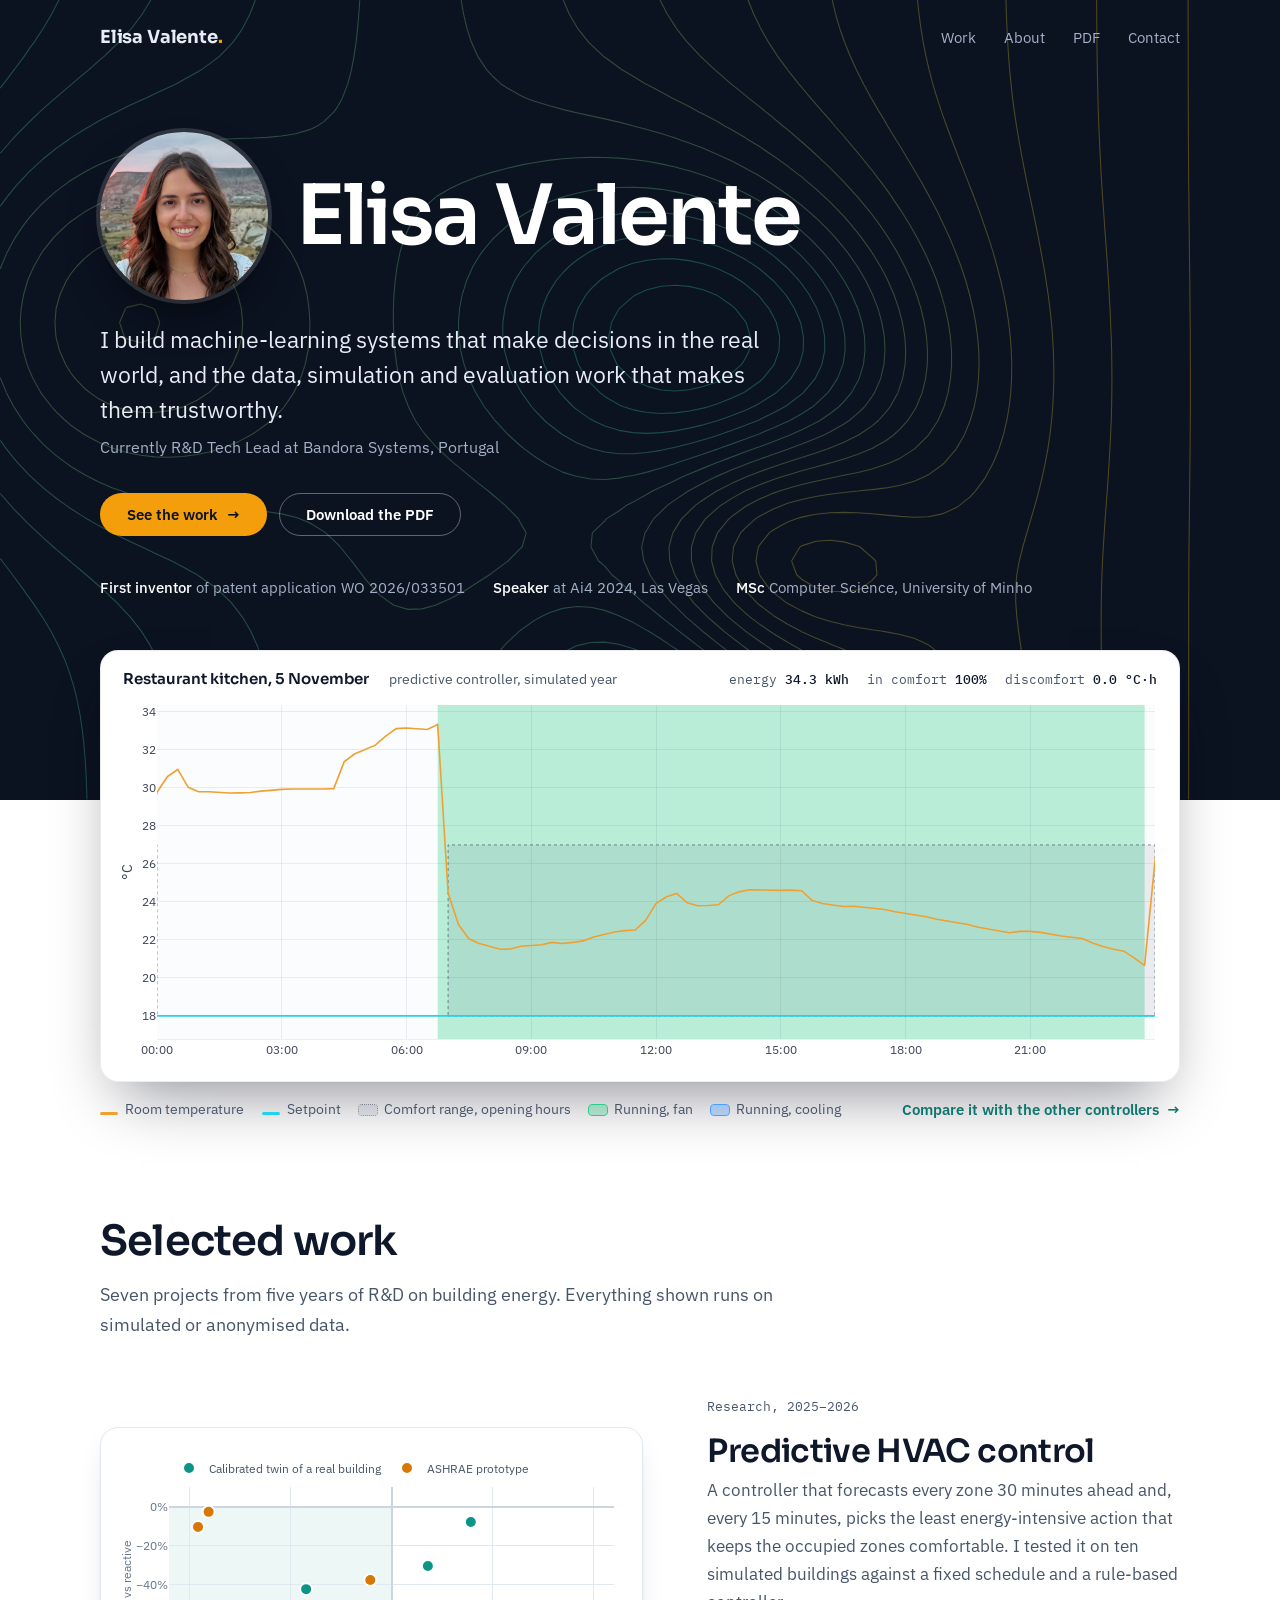
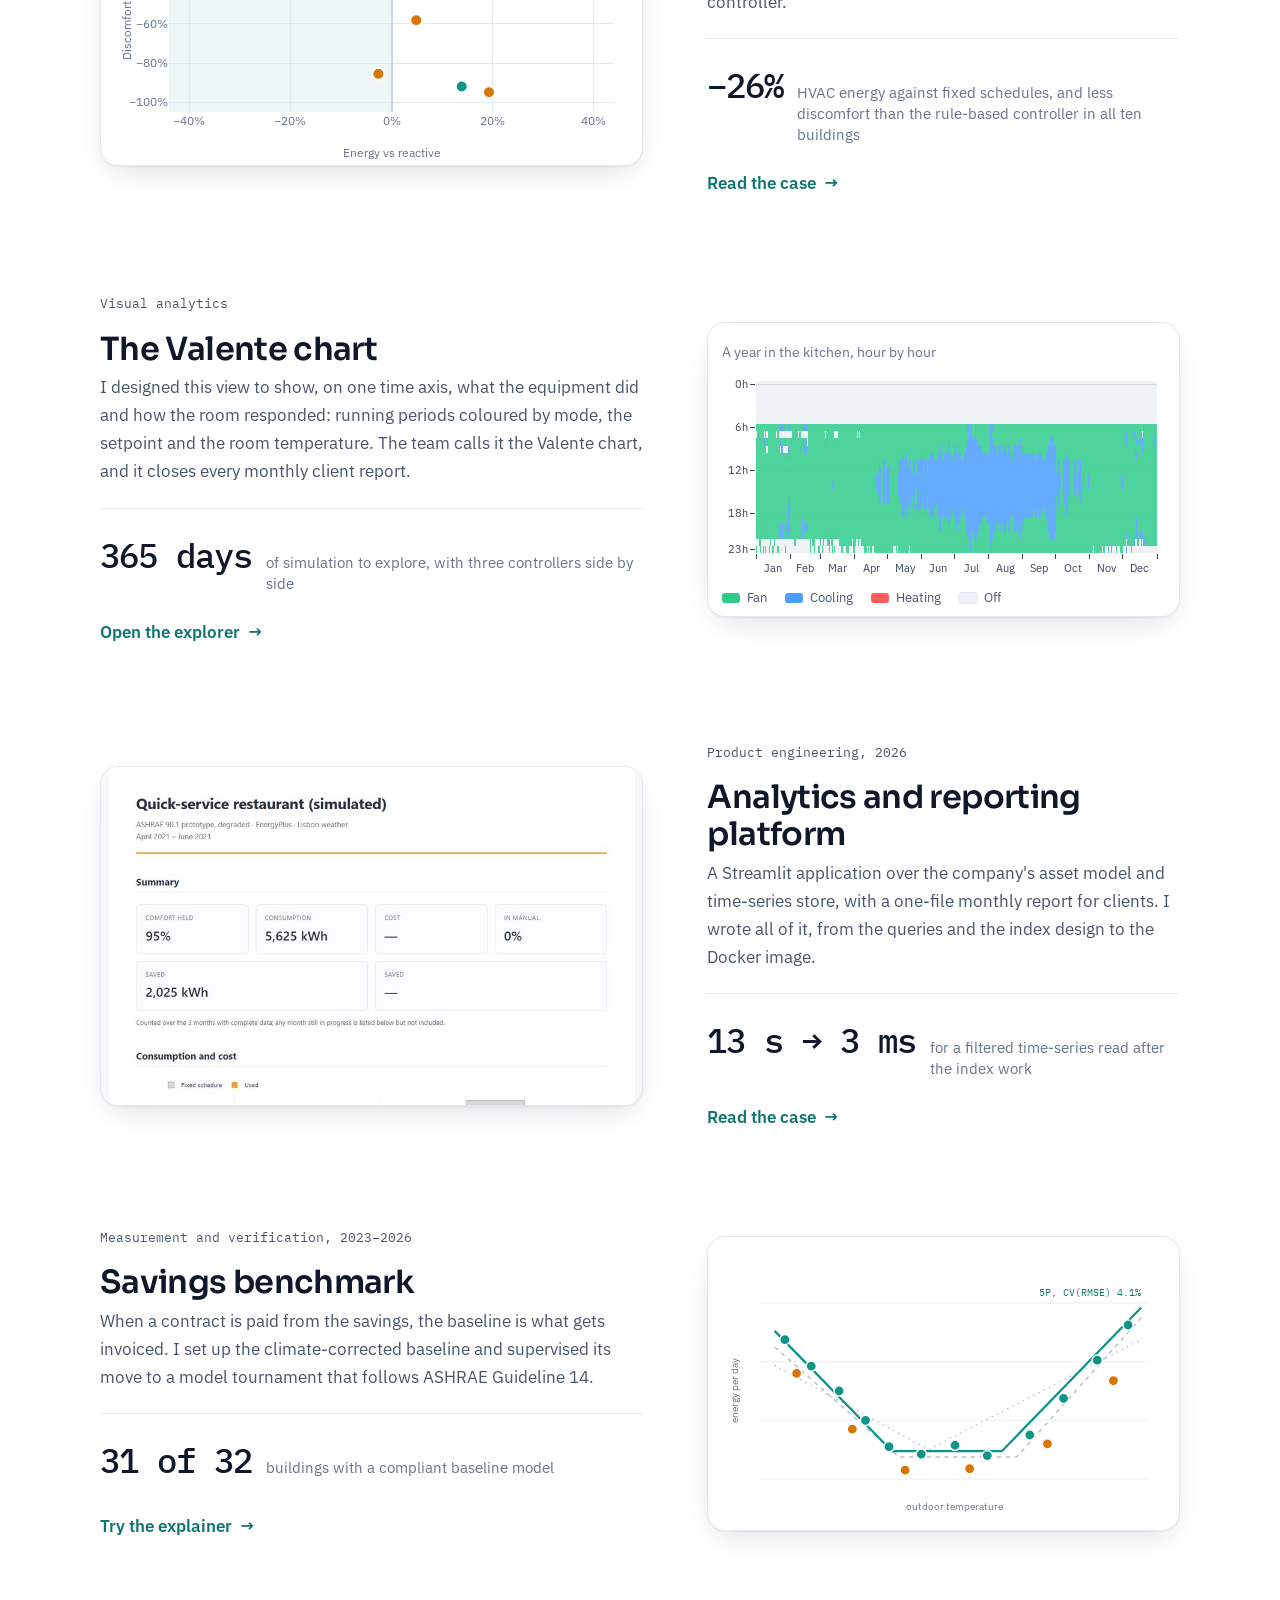
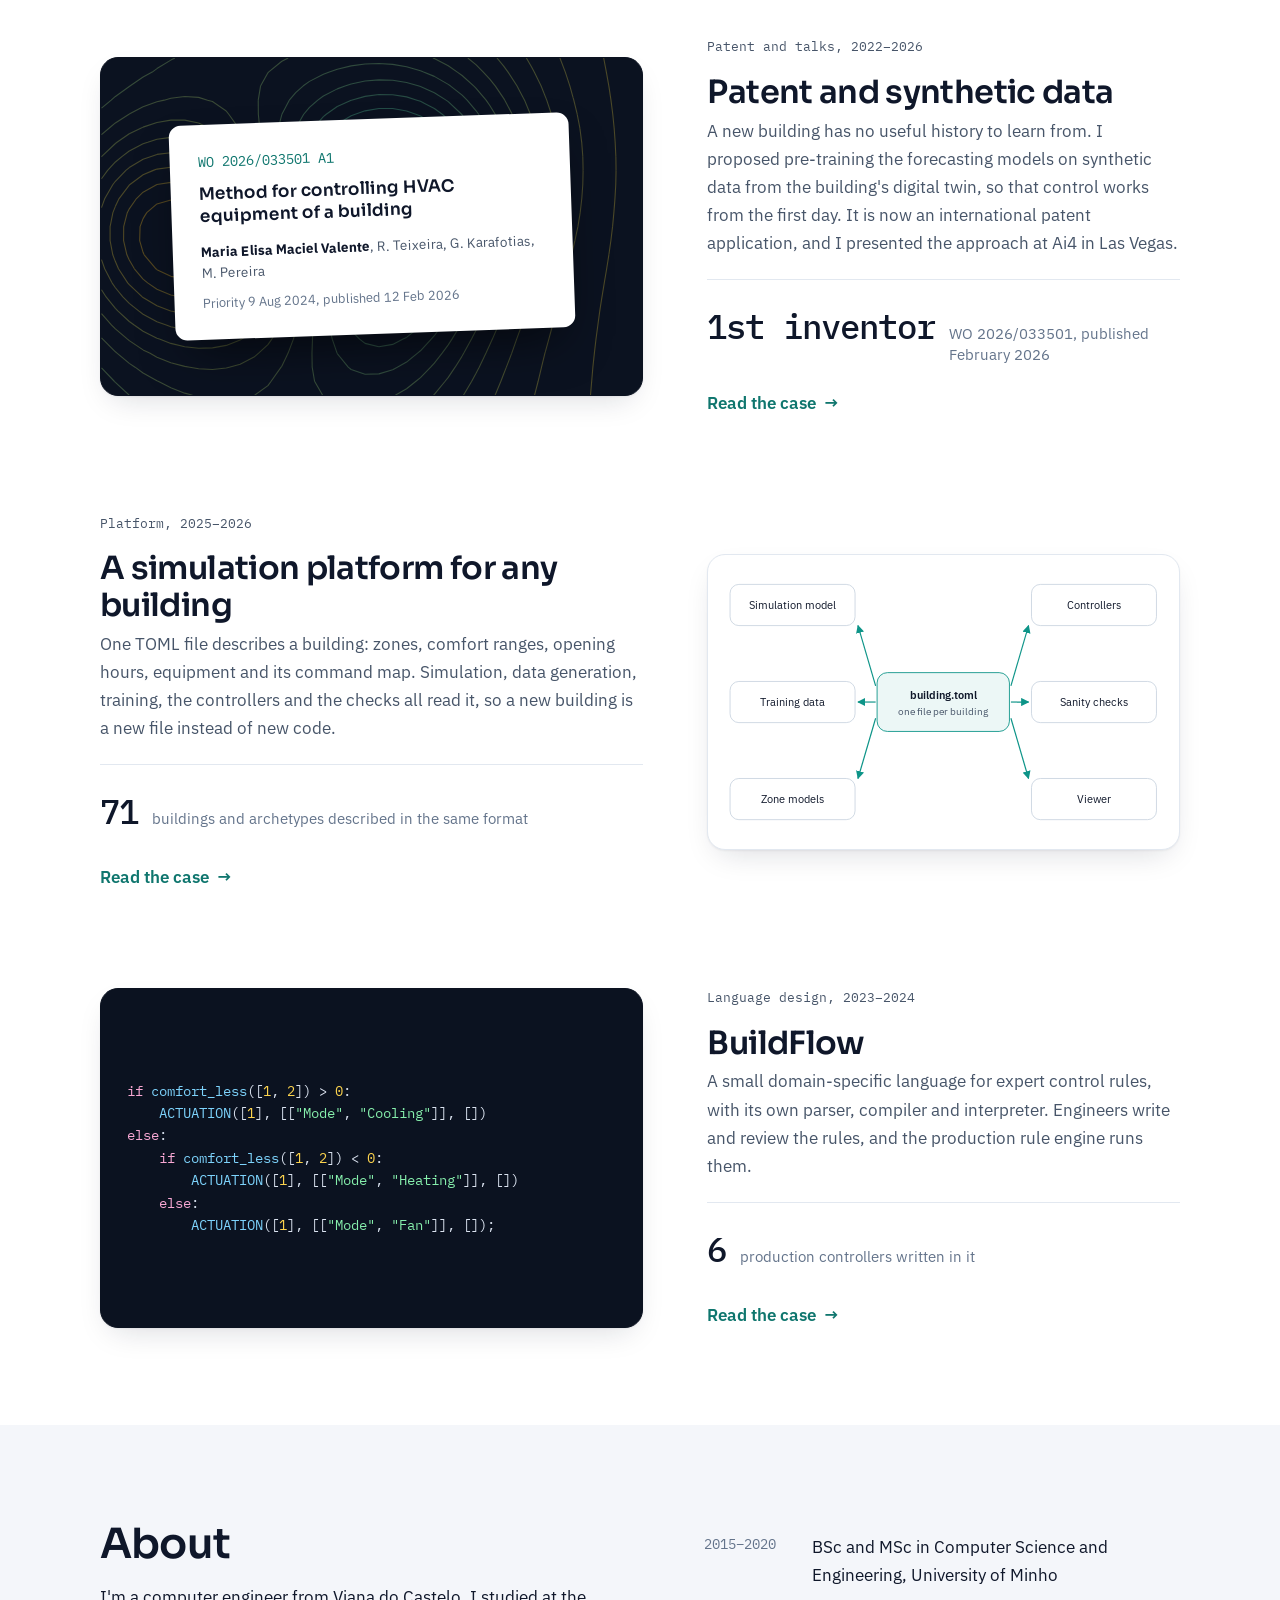
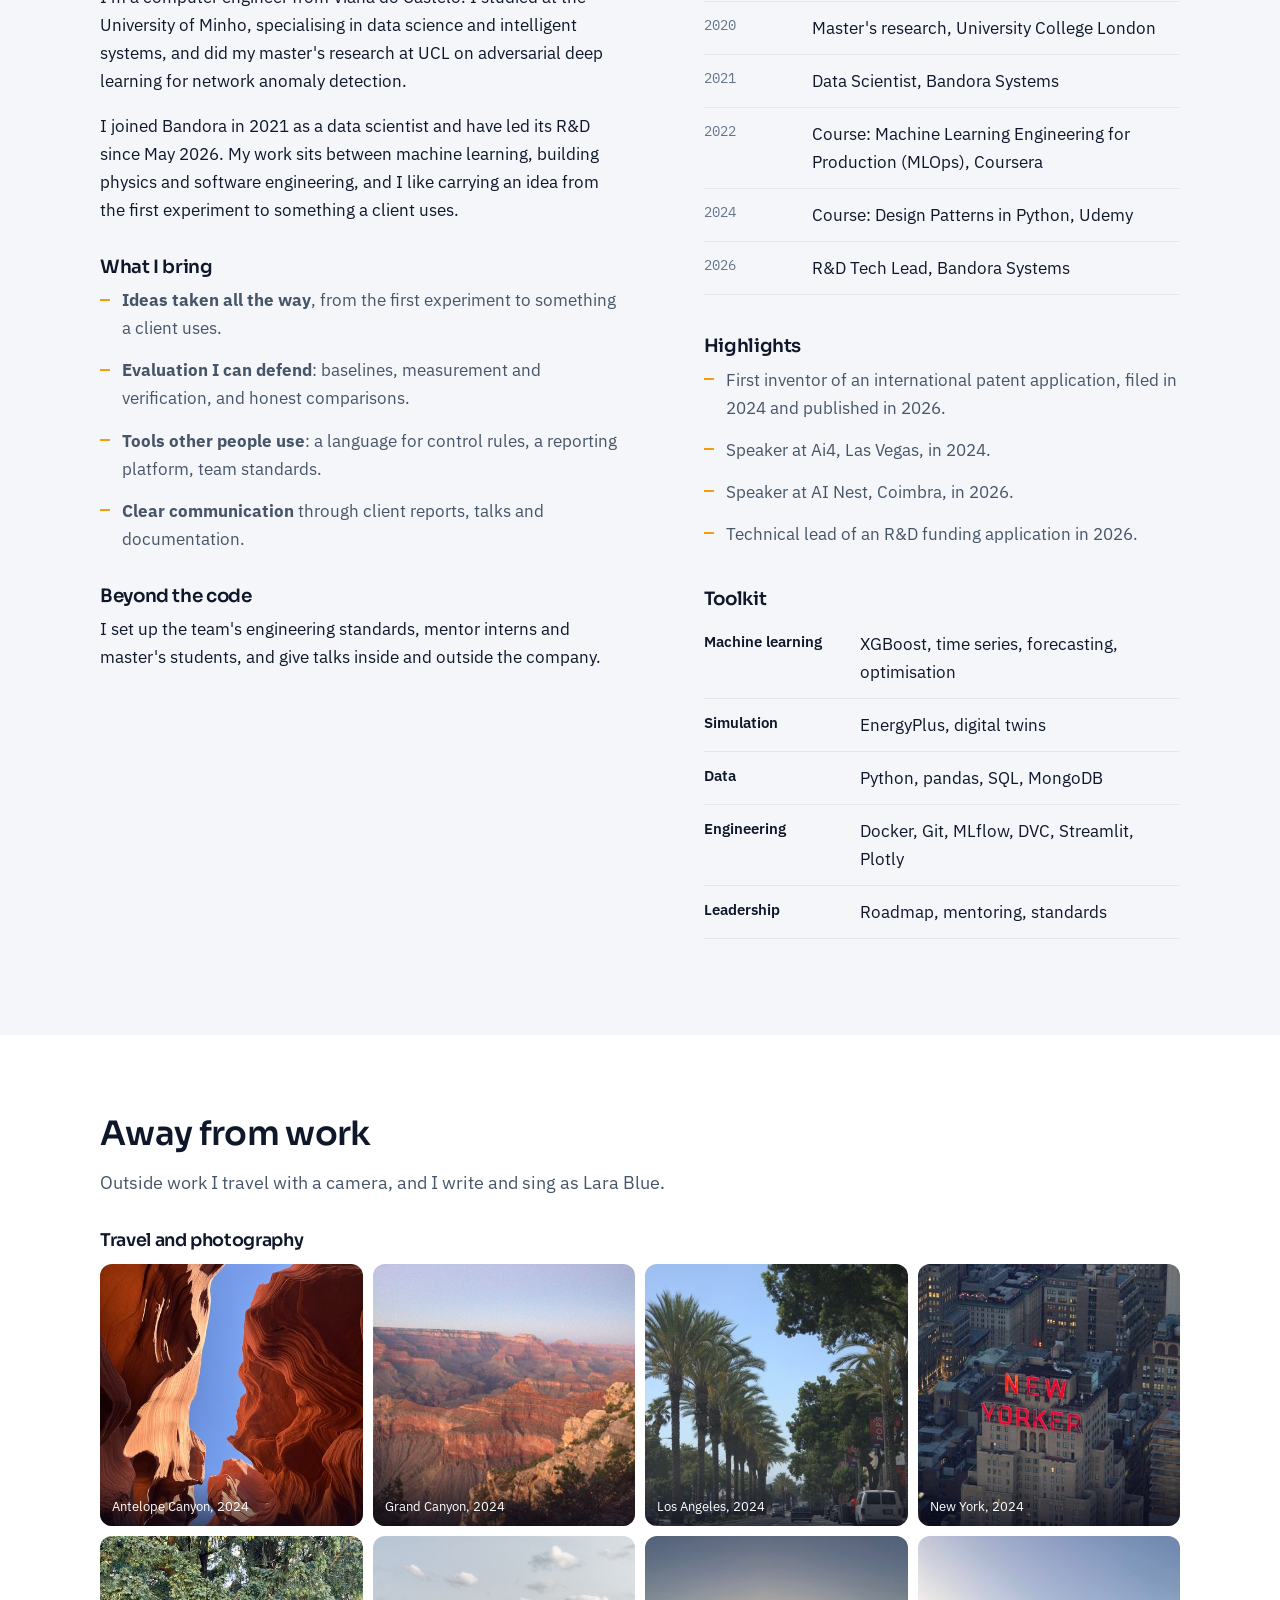
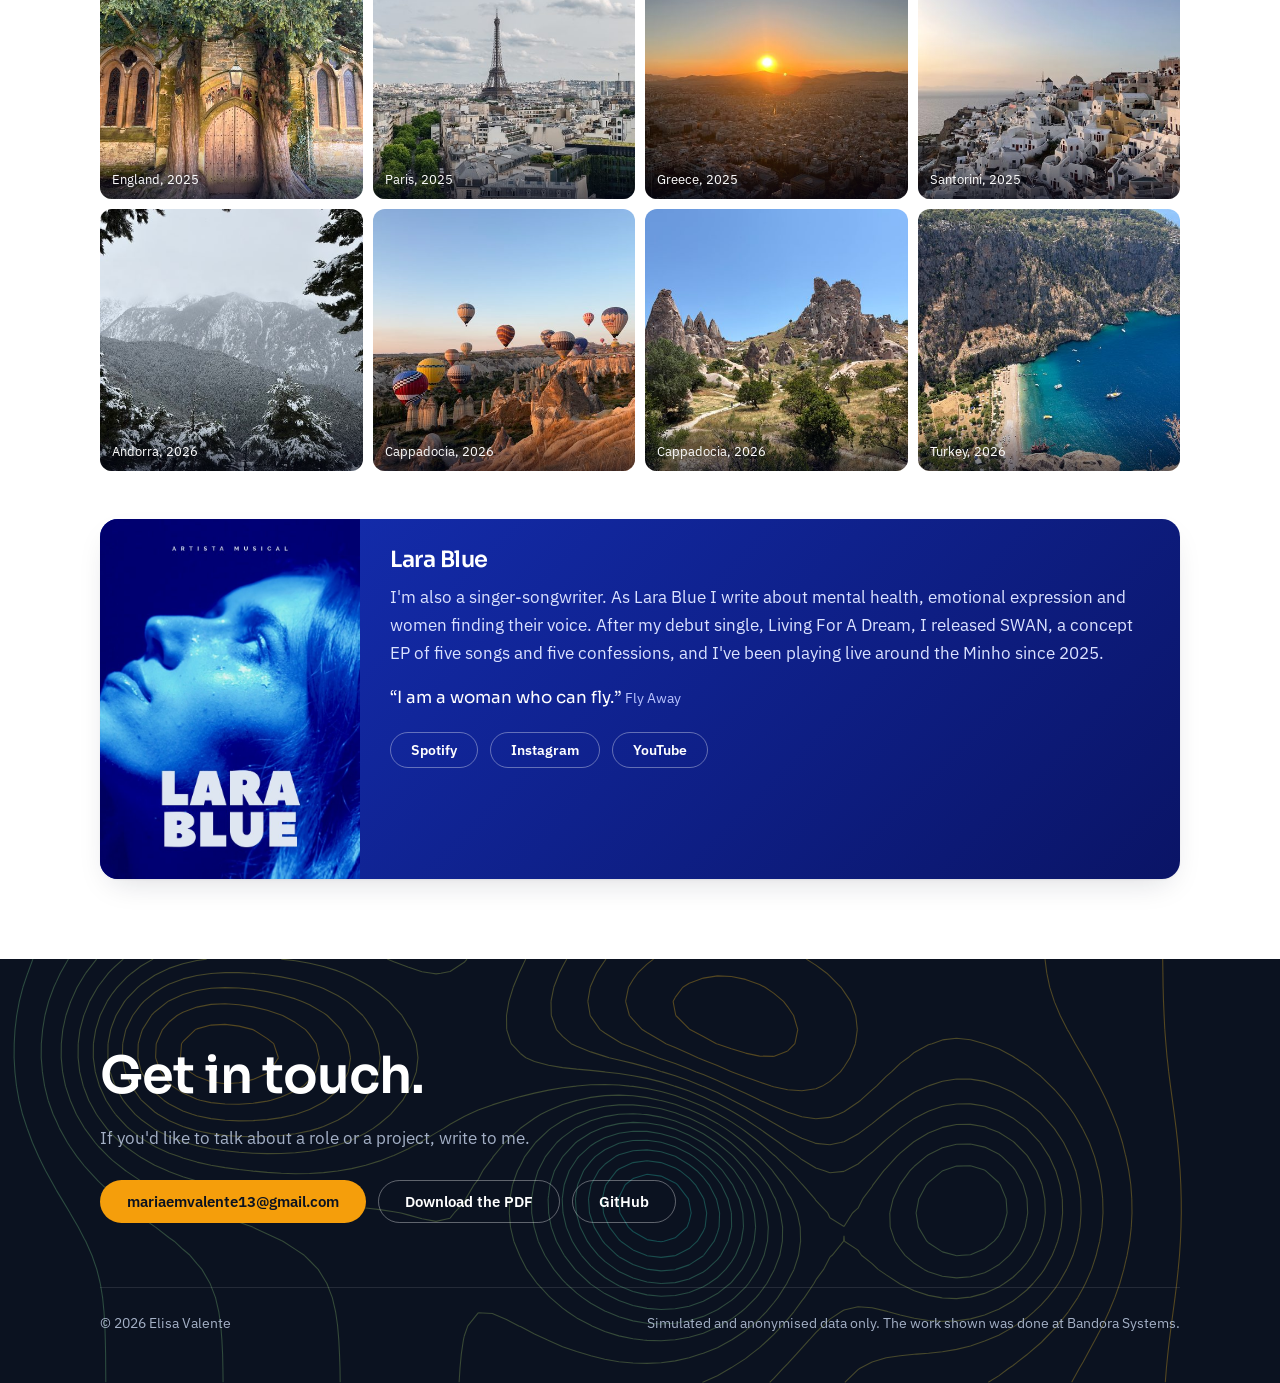
==== index.html @ 37988c49 "First version of the portfolio" ====
<!doctype html>
<html lang="en">
<head>
  <meta charset="utf-8">
  <meta name="viewport" content="width=device-width, initial-scale=1">
  <title>Elisa Valente</title>
  <meta name="description" content="Elisa Valente, data scientist and R&D lead. Machine-learning systems that make decisions in the real world, and the data, simulation and evaluation work behind them.">
  <meta property="og:title" content="Elisa Valente">
  <meta property="og:description" content="Machine-learning systems that make decisions in the real world, and the data, simulation and evaluation work behind them.">
  <link rel="icon" href="data:image/svg+xml,%3Csvg xmlns='http://www.w3.org/2000/svg' viewBox='0 0 32 32'%3E%3Crect width='32' height='32' rx='9' fill='%230b1220'/%3E%3Ctext x='16' y='21.5' font-family='Arial' font-size='14' font-weight='700' text-anchor='middle' fill='%23f59e0b'%3EEV%3C/text%3E%3C/svg%3E">
  <link rel="preconnect" href="https://fonts.googleapis.com">
  <link rel="preconnect" href="https://fonts.gstatic.com" crossorigin>
  <link rel="stylesheet" href="https://fonts.googleapis.com/css2?family=IBM+Plex+Mono:wght@400;500&family=IBM+Plex+Sans:wght@400;500;600&family=Sora:wght@500;600;700&display=swap">
  <link rel="stylesheet" href="assets/css/site.css?v=2026100604">
  <script src="assets/vendor/plotly.min.js" defer></script>
  <script type="module" src="assets/js/isotherms.js?v=2026100604"></script>
  <script type="module" src="assets/js/showcase.js?v=2026100604"></script>
  <script type="module" src="assets/js/results.js?v=2026100604"></script>
  <script type="module" src="assets/js/gallery.js?v=2026100604"></script>
</head>
<body>
  <div class="night">
    <svg class="isotherms" aria-hidden="true" data-seed="11"></svg>
    <header class="site-header">
      <div class="wrap">
        <a class="mark" href="index.html">Elisa Valente<span>.</span></a>
        <nav class="menu" aria-label="Main">
          <a href="#work">Work</a>
          <a href="#about">About</a>
          <a class="opt" href="Elisa_Valente_Portfolio.pdf">PDF</a>
          <a href="#contact">Contact</a>
        </nav>
      </div>
    </header>
    <div class="hero">
      <div class="wrap">
        <div class="hero-id">
          <img class="portrait" src="img/elisa-portrait.jpg" alt="Portrait of Elisa Valente" width="168" height="168">
          <h1>Elisa Valente</h1>
        </div>
        <p class="pitch">I build machine-learning systems that make decisions in the real world, and the data, simulation and evaluation work that makes them trustworthy.</p>
        <p class="where">Currently R&amp;D Tech Lead at Bandora Systems, Portugal</p>
        <div class="actions">
          <a class="btn btn-amber" href="#work">See the work <span class="arrow">→</span></a>
          <a class="btn btn-ghost-light" href="Elisa_Valente_Portfolio.pdf">Download the PDF</a>
        </div>
        <div class="creds">
          <span><b>First inventor</b> of patent application WO 2026/033501</span>
          <span><b>Speaker</b> at Ai4 2024, Las Vegas</span>
          <span><b>MSc</b> Computer Science, University of Minho</span>
        </div>
      </div>
    </div>
  </div>

  <div class="showcase">
    <div class="wrap">
      <div class="window">
        <div class="window-bar">
          <strong>Restaurant kitchen, 5 November</strong>
          <span>predictive controller, simulated year</span>
          <span data-showcase-kpis></span>
        </div>
        <div class="window-body"><div data-showcase-day data-height="380" role="img" aria-label="One day of a simulated restaurant kitchen under the predictive controller: the equipment runs fan-only through opening hours and the room stays inside its comfort range."></div></div>
      </div>
      <div class="showcase-note">
        <div class="legend-modes">
          <span><i style="height:3px;background:var(--vc-temp)"></i>Room temperature</span>
          <span><i style="height:3px;background:var(--vc-setpoint)"></i>Setpoint</span>
          <span><i style="background:var(--vc-comfort-fill);outline:1px dotted var(--vc-comfort-line)"></i>Comfort range, opening hours</span>
          <span><i style="background:rgba(46,204,138,0.32);outline:1px solid #2ecc8a"></i>Running, fan</span>
          <span><i style="background:rgba(74,158,255,0.35);outline:1px solid #4a9eff"></i>Running, cooling</span>
        </div>
        <a class="more" href="work/valente.html">Compare it with the other controllers</a>
      </div>
    </div>
  </div>

  <section id="work">
    <div class="wrap">
      <h2 class="section-title">Selected work</h2>
      <p class="section-intro">Seven projects from five years of R&amp;D on building energy. Everything shown runs on simulated or anonymised data.</p>

      <div class="works">
        <article class="work">
          <div class="work-visual" style="background:#fff">
            <div data-results="data/results/arrow_results.json" data-height="fill" style="padding:14px 12px 6px">
              <div class="chart" data-chart="comfort" style="min-height:0" role="img" aria-label="Energy and discomfort of the predictive controller against the rule-based controller, ten buildings; all ten have less discomfort."></div>
            </div>
          </div>
          <div class="work-text">
            <p class="years">Research, 2025–2026</p>
            <h3>Predictive HVAC control</h3>
            <p>A controller that forecasts every zone 30 minutes ahead and, every 15 minutes, picks the least energy-intensive action that keeps the occupied zones comfortable. I tested it on ten simulated buildings against a fixed schedule and a rule-based controller.</p>
            <div class="metric"><span class="num">−26%</span><span class="what">HVAC energy against fixed schedules, and less discomfort than the rule-based controller in all ten buildings</span></div>
            <a class="more" href="work/control.html">Read the case</a>
          </div>
        </article>

        <article class="work">
          <div class="work-visual" style="background:#fff;padding:18px 14px 8px;display:flex;flex-direction:column;gap:10px">
            <div style="font-size:13.5px;color:var(--muted);height:auto">A year in the kitchen, hour by hour</div>
            <div data-showcase-year style="flex:1;min-height:0" role="img" aria-label="Year at a glance: one cell per hour, coloured by what the equipment did."></div>
            <div class="legend-modes" style="height:auto;font-size:13px">
              <span><i style="background:#2ecc8a"></i>Fan</span><span><i style="background:#4a9eff"></i>Cooling</span><span><i style="background:#ff5a5a"></i>Heating</span><span><i style="background:var(--vc-off);outline:1px solid var(--line)"></i>Off</span>
            </div>
          </div>
          <div class="work-text">
            <p class="years">Visual analytics</p>
            <h3>The Valente chart</h3>
            <p>I designed this view to show, on one time axis, what the equipment did and how the room responded: running periods coloured by mode, the setpoint and the room temperature. The team calls it the Valente chart, and it closes every monthly client report.</p>
            <div class="metric"><span class="num">365 days</span><span class="what">of simulation to explore, with three controllers side by side</span></div>
            <a class="more" href="work/valente.html">Open the explorer</a>
          </div>
        </article>

        <article class="work">
          <div class="work-visual"><img src="img/report-preview.jpg" alt="First page of a client report: comfort held 95%, consumption and savings against the fixed schedule" loading="lazy" width="900" height="983"></div>
          <div class="work-text">
            <p class="years">Product engineering, 2026</p>
            <h3>Analytics and reporting platform</h3>
            <p>A Streamlit application over the company's asset model and time-series store, with a one-file monthly report for clients. I wrote all of it, from the queries and the index design to the Docker image.</p>
            <div class="metric"><span class="num">13 s → 3 ms</span><span class="what">for a filtered time-series read after the index work</span></div>
            <a class="more" href="work/reporting.html">Read the case</a>
          </div>
        </article>

        <article class="work">
          <div class="work-visual" style="background:#fff">
            <svg viewBox="0 0 640 400" role="img" aria-label="Illustration of change-point baseline models fitted to monthly energy against outdoor temperature.">
              <g stroke="#e2e8f0" stroke-width="1">
                <line x1="70" y1="330" x2="600" y2="330"/><line x1="70" y1="250" x2="600" y2="250"/><line x1="70" y1="170" x2="600" y2="170"/><line x1="70" y1="90" x2="600" y2="90"/>
              </g>
              <text x="335" y="372" text-anchor="middle" font-family="IBM Plex Sans, sans-serif" font-size="14" fill="#64748b">outdoor temperature</text>
              <text x="40" y="210" text-anchor="middle" font-family="IBM Plex Sans, sans-serif" font-size="14" fill="#64748b" transform="rotate(-90 40 210)">energy per day</text>
              <polyline points="90,150 260,300 420,300 590,110" fill="none" stroke="#b6c0cf" stroke-width="2" stroke-dasharray="6 6"/>
              <polyline points="90,175 300,290 590,140" fill="none" stroke="#b6c0cf" stroke-width="2" stroke-dasharray="2 6"/>
              <polyline points="90,128 250,292 400,292 590,96" fill="none" stroke="#0d9488" stroke-width="3"/>
              <g fill="#0d9488" stroke="#fff" stroke-width="2">
                <circle cx="104" cy="140" r="7"/><circle cx="140" cy="176" r="7"/><circle cx="178" cy="210" r="7"/><circle cx="214" cy="250" r="7"/><circle cx="246" cy="286" r="7"/><circle cx="290" cy="296" r="7"/>
                <circle cx="336" cy="284" r="7"/><circle cx="380" cy="298" r="7"/><circle cx="438" cy="270" r="7"/><circle cx="484" cy="220" r="7"/><circle cx="530" cy="168" r="7"/><circle cx="572" cy="120" r="7"/>
              </g>
              <g fill="#d97706" stroke="#fff" stroke-width="2">
                <circle cx="120" cy="186" r="7"/><circle cx="196" cy="262" r="7"/><circle cx="268" cy="318" r="7"/><circle cx="356" cy="316" r="7"/><circle cx="462" cy="282" r="7"/><circle cx="552" cy="196" r="7"/>
              </g>
              <text x="590" y="80" text-anchor="end" font-family="IBM Plex Mono, monospace" font-size="14" fill="#0f766e">5P, CV(RMSE) 4.1%</text>
            </svg>
          </div>
          <div class="work-text">
            <p class="years">Measurement and verification, 2023–2026</p>
            <h3>Savings benchmark</h3>
            <p>When a contract is paid from the savings, the baseline is what gets invoiced. I set up the climate-corrected baseline and supervised its move to a model tournament that follows ASHRAE Guideline 14.</p>
            <div class="metric"><span class="num">31 of 32</span><span class="what">buildings with a compliant baseline model</span></div>
            <a class="more" href="work/benchmark.html">Try the explainer</a>
          </div>
        </article>

        <article class="work">
          <div class="work-visual dark">
            <svg class="isotherms" aria-hidden="true" data-seed="5"></svg>
            <div style="position:absolute;inset:0;display:grid;place-items:center;padding:28px">
              <div style="background:#fff;border-radius:12px;padding:26px 28px;max-width:400px;width:100%;height:auto;box-shadow:0 24px 48px -16px rgba(0,0,0,.6);transform:rotate(-2deg)">
                <div style="font-family:var(--mono);font-size:14px;color:var(--teal-ink)">WO 2026/033501 A1</div>
                <div style="font-family:var(--display);font-weight:600;font-size:17px;line-height:1.3;margin:10px 0 14px">Method for controlling HVAC equipment of a building</div>
                <div style="font-size:13.5px;color:var(--ink-2);line-height:1.5"><b style="color:var(--ink)">Maria Elisa Maciel Valente</b>, R. Teixeira, G. Karafotias, M. Pereira</div>
                <div style="font-size:13px;color:var(--muted);margin-top:10px">Priority 9 Aug 2024, published 12 Feb 2026</div>
              </div>
            </div>
          </div>
          <div class="work-text">
            <p class="years">Patent and talks, 2022–2026</p>
            <h3>Patent and synthetic data</h3>
            <p>A new building has no useful history to learn from. I proposed pre-training the forecasting models on synthetic data from the building's digital twin, so that control works from the first day. It is now an international patent application, and I presented the approach at Ai4 in Las Vegas.</p>
            <div class="metric"><span class="num">1st inventor</span><span class="what">WO 2026/033501, published February 2026</span></div>
            <a class="more" href="work/patent.html">Read the case</a>
          </div>
        </article>

        <article class="work">
          <div class="work-visual" style="background:#fff">
            <svg class="diagram" viewBox="0 0 640 400" role="img" aria-label="A building spec file at the centre, read by simulation, data generation, training, controllers, checks and the viewer.">
              <defs><marker id="ah" viewBox="0 0 10 10" refX="9" refY="5" markerWidth="7" markerHeight="7" orient="auto"><path d="M0,0 L10,5 L0,10 z" fill="#0d9488"/></marker></defs>
              <g font-size="15">
                <rect class="box accent" x="230" y="160" width="180" height="80" rx="14"/>
                <text x="320" y="196" text-anchor="middle" font-weight="600">building.toml</text>
                <text x="320" y="218" text-anchor="middle" class="sub" font-size="13">one file per building</text>
                <rect class="box" x="30" y="40" width="170" height="56" rx="12"/><text x="115" y="74" text-anchor="middle">Simulation model</text>
                <rect class="box" x="30" y="172" width="170" height="56" rx="12"/><text x="115" y="206" text-anchor="middle">Training data</text>
                <rect class="box" x="30" y="304" width="170" height="56" rx="12"/><text x="115" y="338" text-anchor="middle">Zone models</text>
                <rect class="box" x="440" y="40" width="170" height="56" rx="12"/><text x="525" y="74" text-anchor="middle">Controllers</text>
                <rect class="box" x="440" y="172" width="170" height="56" rx="12"/><text x="525" y="206" text-anchor="middle">Sanity checks</text>
                <rect class="box" x="440" y="304" width="170" height="56" rx="12"/><text x="525" y="338" text-anchor="middle">Viewer</text>
                <g stroke="#0d9488" stroke-width="1.6" fill="none" marker-end="url(#ah)">
                  <path d="M228 178 L204 96"/><path d="M228 200 H204"/><path d="M228 222 L204 304"/>
                  <path d="M412 178 L436 96"/><path d="M412 200 H436"/><path d="M412 222 L436 304"/>
                </g>
              </g>
            </svg>
          </div>
          <div class="work-text">
            <p class="years">Platform, 2025–2026</p>
            <h3>A simulation platform for any building</h3>
            <p>One TOML file describes a building: zones, comfort ranges, opening hours, equipment and its command map. Simulation, data generation, training, the controllers and the checks all read it, so a new building is a new file instead of new code.</p>
            <div class="metric"><span class="num">71</span><span class="what">buildings and archetypes described in the same format</span></div>
            <a class="more" href="work/simulation.html">Read the case</a>
          </div>
        </article>

        <article class="work">
          <div class="work-visual dark" style="display:grid;align-items:center">
            <pre class="code" style="height:auto" aria-label="Example BuildFlow rules"><span class="tok-k">if</span> <span class="tok-f">comfort_less</span>([<span class="tok-n">1</span>, <span class="tok-n">2</span>]) &gt; <span class="tok-n">0</span>:
    <span class="tok-f">ACTUATION</span>([<span class="tok-n">1</span>], [[<span class="tok-s">"Mode"</span>, <span class="tok-s">"Cooling"</span>]], [])
<span class="tok-k">else</span>:
    <span class="tok-k">if</span> <span class="tok-f">comfort_less</span>([<span class="tok-n">1</span>, <span class="tok-n">2</span>]) &lt; <span class="tok-n">0</span>:
        <span class="tok-f">ACTUATION</span>([<span class="tok-n">1</span>], [[<span class="tok-s">"Mode"</span>, <span class="tok-s">"Heating"</span>]], [])
    <span class="tok-k">else</span>:
        <span class="tok-f">ACTUATION</span>([<span class="tok-n">1</span>], [[<span class="tok-s">"Mode"</span>, <span class="tok-s">"Fan"</span>]], []);</pre>
          </div>
          <div class="work-text">
            <p class="years">Language design, 2023–2024</p>
            <h3>BuildFlow</h3>
            <p>A small domain-specific language for expert control rules, with its own parser, compiler and interpreter. Engineers write and review the rules, and the production rule engine runs them.</p>
            <div class="metric"><span class="num">6</span><span class="what">production controllers written in it</span></div>
            <a class="more" href="work/buildflow.html">Read the case</a>
          </div>
        </article>
      </div>
    </div>
  </section>

  <section class="mist" id="about">
    <div class="wrap about">
      <div>
        <h2 class="section-title">About</h2>
        <p>I'm a computer engineer from Viana do Castelo. I studied at the University of Minho, specialising in data science and intelligent systems, and did my master's research at UCL on adversarial deep learning for network anomaly detection.</p>
        <p>I joined Bandora in 2021 as a data scientist and have led its R&amp;D since May 2026. My work sits between machine learning, building physics and software engineering, and I like carrying an idea from the first experiment to something a client uses.</p>
        <h3>What I bring</h3>
        <ul>
          <li><b>Ideas taken all the way</b>, from the first experiment to something a client uses.</li>
          <li><b>Evaluation I can defend</b>: baselines, measurement and verification, and honest comparisons.</li>
          <li><b>Tools other people use</b>: a language for control rules, a reporting platform, team standards.</li>
          <li><b>Clear communication</b> through client reports, talks and documentation.</li>
        </ul>
        <h3>Beyond the code</h3>
        <p>I set up the team's engineering standards, mentor interns and master's students, and give talks inside and outside the company.</p>
      </div>
      <div class="about-side">
        <dl class="timeline">
          <div><dt>2015–2020</dt><dd>BSc and MSc in Computer Science and Engineering, University of Minho</dd></div>
          <div><dt>2020</dt><dd>Master's research, University College London</dd></div>
          <div><dt>2021</dt><dd>Data Scientist, Bandora Systems</dd></div>
          <div><dt>2022</dt><dd>Course: Machine Learning Engineering for Production (MLOps), Coursera</dd></div>
          <div><dt>2024</dt><dd>Course: Design Patterns in Python, Udemy</dd></div>
          <div><dt>2026</dt><dd>R&amp;D Tech Lead, Bandora Systems</dd></div>
        </dl>
        <h3>Highlights</h3>
        <ul>
          <li>First inventor of an international patent application, filed in 2024 and published in 2026.</li>
          <li>Speaker at Ai4, Las Vegas, in 2024.</li>
          <li>Speaker at AI Nest, Coimbra, in 2026.</li>
          <li>Technical lead of an R&amp;D funding application in 2026.</li>
        </ul>
        <h3>Toolkit</h3>
        <dl class="timeline toolkit">
          <div><dt>Machine learning</dt><dd>XGBoost, time series, forecasting, optimisation</dd></div>
          <div><dt>Simulation</dt><dd>EnergyPlus, digital twins</dd></div>
          <div><dt>Data</dt><dd>Python, pandas, SQL, MongoDB</dd></div>
          <div><dt>Engineering</dt><dd>Docker, Git, MLflow, DVC, Streamlit, Plotly</dd></div>
          <div><dt>Leadership</dt><dd>Roadmap, mentoring, standards</dd></div>
        </dl>
      </div>
    </div>
  </section>

  <section class="life" id="life">
    <div class="wrap">
      <h2 class="section-title">Away from work</h2>
      <p class="section-intro">Outside work I travel with a camera, and I write and sing as Lara Blue.</p>
      <h3>Travel and photography</h3>
      <div class="gallery" data-gallery="img/gallery/gallery.json" aria-label="Travel photos"></div>
      <div class="lara">
        <img src="img/lara-blue.jpg" alt="Lara Blue artwork: a face lit in blue with the name Lara Blue" loading="lazy" width="700" height="990">
        <div class="lara-text">
          <h3>Lara Blue</h3>
          <p>I'm also a singer-songwriter. As Lara Blue I write about mental health, emotional expression and women finding their voice. After my debut single, Living For A Dream, I released SWAN, a concept EP of five songs and five confessions, and I've been playing live around the Minho since 2025.</p>
          <blockquote>“I am a woman who can fly.” <span style="font-family:var(--font);font-size:14px;color:#b9c4ff">Fly Away</span></blockquote>
          <div class="actions">
            <a class="btn btn-ghost-light" href="https://open.spotify.com/artist/3HzMiTrsL4iV3X7qblISt3" target="_blank" rel="noopener">Spotify</a>
            <a class="btn btn-ghost-light" href="https://www.instagram.com/larabluelb" target="_blank" rel="noopener">Instagram</a>
            <a class="btn btn-ghost-light" href="https://www.youtube.com/@larabluelb" target="_blank" rel="noopener">YouTube</a>
          </div>
        </div>
      </div>
    </div>
  </section>

  <footer class="night site-footer" id="contact">
    <svg class="isotherms" aria-hidden="true" data-seed="23"></svg>
    <div class="wrap" style="position:relative">
      <h2>Get in touch.</h2>
      <p>If you'd like to talk about a role or a project, write to me.</p>
      <div class="actions">
        <a class="btn btn-amber" href="mailto:mariaemvalente13@gmail.com">mariaemvalente13@gmail.com</a>
        <a class="btn btn-ghost-light" href="Elisa_Valente_Portfolio.pdf">Download the PDF</a>
        <a class="btn btn-ghost-light" href="https://github.com/mariaevalente">GitHub</a>
      </div>
      <div class="fine"><span>© 2026 Elisa Valente</span><span>Simulated and anonymised data only. The work shown was done at Bandora Systems.</span></div>
    </div>
  </footer>
</body>
</html>
---- assets/css/site.css ----
/* Elisa Valente — portfolio */

:root {
  --night: #0b1220;
  --night-2: #121b2e;
  --night-line: rgba(255, 255, 255, 0.10);
  --on-night: #e7ecf5;
  --on-night-2: #a4b0c6;

  --ink: #0f172a;
  --ink-2: #475569;
  --muted: #64748b;
  --paper: #ffffff;
  --mist: #f4f6fa;
  --line: #e2e8f0;
  --line-strong: #cbd5e1;

  --teal: #0d9488;
  --teal-ink: #0f766e;
  --amber: #f59e0b;
  --amber-ink: #b45309;

  --surface: #ffffff;
  --accent-wash: rgba(13, 148, 136, 0.08);
  --series-1: #0d9488;
  --series-2: #d97706;
  --series-3: #6366f1;
  --series-muted: #b6c0cf;

  --vc-paper: #ffffff;
  --vc-plot: #fbfcfd;
  --vc-grid: rgba(15, 23, 42, 0.07);
  --vc-ink: #3c4257;
  --vc-comfort-fill: rgba(60, 66, 87, 0.09);
  --vc-comfort-line: rgba(60, 66, 87, 0.60);
  --vc-temp: #f0a030;
  --vc-setpoint: #22d3ee;
  --vc-off: #eef1f5;

  --display: "Sora", "Segoe UI", sans-serif;
  --font: "IBM Plex Sans", "Segoe UI", sans-serif;
  --mono: "IBM Plex Mono", ui-monospace, Consolas, monospace;
  --radius: 18px;
  --radius-sm: 10px;
  --shadow: 0 1px 2px rgba(15, 23, 42, 0.05), 0 12px 32px -12px rgba(15, 23, 42, 0.18);
  --shadow-lg: 0 30px 60px -20px rgba(2, 6, 23, 0.45);
  --wide: 1160px;
  --text: 720px;
}

* { box-sizing: border-box; }
html { scroll-behavior: smooth; scroll-padding-top: 24px; }
@media (prefers-reduced-motion: reduce) { html { scroll-behavior: auto; } }
body {
  margin: 0; background: var(--paper); color: var(--ink);
  font: 17px/1.65 var(--font); -webkit-font-smoothing: antialiased; overflow-x: hidden;
}
img { max-width: 100%; height: auto; display: block; }
a { color: var(--teal-ink); text-decoration-thickness: 1px; text-underline-offset: 3px; }
a:hover { color: var(--teal); }
h1, h2, h3, h4 { font-family: var(--display); font-weight: 600; line-height: 1.15; letter-spacing: -0.02em; margin: 0 0 0.5em; }
p { margin: 0 0 1em; }
code, pre { font-family: var(--mono); font-variant-ligatures: none; font-feature-settings: "liga" 0, "calt" 0; }
:focus-visible { outline: 2px solid var(--amber); outline-offset: 3px; border-radius: 4px; }

.wrap { width: 100%; max-width: var(--wide); margin: 0 auto; padding: 0 16px; }
.narrow { max-width: var(--text); }
@media (min-width: 760px) { .wrap { padding: 0 40px; } }

/* ── Dark bands: header, hero, footer ───────────────────────────────── */
.night { background: var(--night); color: var(--on-night); position: relative; overflow: hidden; }
.night a { color: var(--on-night); }
.night a:hover { color: #fff; }
.isotherms { position: absolute; inset: 0; width: 100%; height: 100%; pointer-events: none; }

.site-header { position: relative; z-index: 2; }
.site-header .wrap { display: flex; align-items: center; gap: 24px; height: 76px; }
.mark { font-family: var(--display); font-weight: 700; font-size: 18px; letter-spacing: -0.01em; text-decoration: none; white-space: nowrap; }
.mark span { color: var(--amber); }
.menu { display: flex; gap: 28px; margin-left: auto; font-size: 15px; }
.menu a { text-decoration: none; color: var(--on-night-2); }
.menu a:hover { color: #fff; }
@media (max-width: 640px) { .menu { gap: 18px; } .menu .opt { display: none; } }

.hero { padding: 56px 0 200px; position: relative; z-index: 1; }
.hero h1 { font-size: clamp(2.8rem, 7vw, 5.2rem); font-weight: 600; letter-spacing: -0.035em; margin-bottom: 20px; color: #fff; }
.hero-id { display: flex; align-items: center; gap: 28px; margin-bottom: 22px; }
.hero-id h1 { margin: 0; }
.portrait {
  width: clamp(112px, 14vw, 168px); height: auto; aspect-ratio: 1; border-radius: 50%; object-fit: cover; flex: none;
  box-shadow: 0 0 0 4px rgba(255, 255, 255, 0.14), 0 22px 44px -14px rgba(0, 0, 0, 0.65);
}
@media (max-width: 640px) { .hero-id { flex-direction: column; align-items: flex-start; gap: 18px; } }
.hero .pitch { font-size: clamp(1.15rem, 2.2vw, 1.45rem); line-height: 1.5; color: var(--on-night); max-width: 680px; margin-bottom: 8px; }
.hero .where { color: var(--on-night-2); font-size: 16px; margin-bottom: 32px; }
.creds { display: flex; flex-wrap: wrap; gap: 10px 28px; margin-top: 40px; color: var(--on-night-2); font-size: 14.5px; }
.creds b { color: #fff; font-weight: 500; }

.btn {
  display: inline-flex; align-items: center; gap: 10px; border-radius: 999px; padding: 13px 26px;
  font: 600 15px/1 var(--font); text-decoration: none; border: 1.5px solid transparent; cursor: pointer; white-space: nowrap;
}
.btn .arrow { transition: transform 0.15s ease; }
.btn:hover .arrow { transform: translateX(3px); }
.btn-amber { background: var(--amber); color: var(--night) !important; }
.btn-amber:hover { background: #fbbf24; }
.btn-ghost-light { border-color: rgba(255, 255, 255, 0.35); color: #fff !important; }
.btn-ghost-light:hover { border-color: #fff; }
.btn-teal { background: var(--teal-ink); color: #fff !important; }
.btn-teal:hover { background: var(--teal); }
.btn-ghost { border-color: var(--line-strong); color: var(--ink) !important; background: #fff; }
.btn-ghost:hover { border-color: var(--ink); }
.actions { display: flex; flex-wrap: wrap; gap: 12px; }

/* The live chart that overlaps the hero edge */
.showcase { position: relative; z-index: 2; margin-top: -150px; }
.window {
  background: #fff; border-radius: var(--radius); box-shadow: var(--shadow-lg);
  border: 1px solid rgba(15, 23, 42, 0.08); overflow: hidden;
}
.window-bar {
  display: flex; flex-wrap: wrap; align-items: baseline; gap: 6px 20px; padding: 16px 22px 0;
  font-size: 14px; color: var(--ink-2);
}
.window-bar strong { font-family: var(--display); font-weight: 600; color: var(--ink); font-size: 15px; }
[data-showcase-kpis] { display: inline-flex; flex-wrap: wrap; gap: 4px 18px; margin-left: auto; }
.window-bar .kpi { font-family: var(--mono); font-size: 13px; color: var(--ink-2); }
.window-bar .kpi b { color: var(--ink); font-weight: 500; }
.window-body { padding: 4px 10px 6px; }
.showcase-note { display: flex; flex-wrap: wrap; justify-content: space-between; gap: 8px 24px; margin-top: 16px; color: var(--muted); font-size: 14.5px; }

/* ── Sections ───────────────────────────────────────────────────────── */
section { padding: 96px 0; }
section.tight { padding: 64px 0; }
section.mist { background: var(--mist); }
.section-title { font-size: clamp(1.9rem, 3.6vw, 2.6rem); margin-bottom: 14px; }
.section-intro { color: var(--ink-2); font-size: 18px; max-width: var(--text); margin-bottom: 56px; }

/* Selected work: alternating rows */
.works { display: grid; gap: 96px; }
.work { display: grid; gap: 28px; align-items: center; }
@media (min-width: 900px) {
  .work { grid-template-columns: 1.15fr 1fr; gap: 64px; }
  .work:nth-child(even) .work-visual { order: 2; }
}
.work-visual {
  border-radius: var(--radius); overflow: hidden; background: var(--mist);
  box-shadow: var(--shadow); border: 1px solid var(--line); aspect-ratio: 16 / 10; position: relative;
}
.work-visual > * { width: 100%; height: 100%; }
.work-visual img { object-fit: cover; object-position: top; }
.work-visual.dark { background: var(--night); border-color: var(--night); }
.work-visual pre.code { overflow: hidden; font-size: clamp(11px, 1.15vw, 14px); padding: 24px 26px; background: transparent; border-radius: 0; }
.work-text h3 { font-size: clamp(1.5rem, 2.6vw, 2rem); margin-bottom: 6px; }
.years { font-family: var(--mono); font-size: 13px; color: var(--muted); margin-bottom: 16px; }
.work-text p { color: var(--ink-2); }
.metric { display: flex; align-items: baseline; gap: 14px; margin: 22px 0 24px; padding-top: 18px; border-top: 1px solid var(--line); }
.metric .num { font-family: var(--mono); font-size: 34px; font-weight: 500; letter-spacing: -0.03em; color: var(--ink); white-space: nowrap; }
.metric .what { color: var(--muted); font-size: 15px; line-height: 1.4; }
.more { font-weight: 600; text-decoration: none; display: inline-flex; gap: 8px; align-items: center; }
.more::after { content: "→"; transition: transform 0.15s ease; }
.more:hover::after { transform: translateX(3px); }

/* About */
.about { display: grid; gap: 48px; }
@media (min-width: 900px) { .about { grid-template-columns: 1.1fr 1fr; gap: 80px; } }
.about h3 { font-size: 1.15rem; margin-top: 32px; }
.about ul { list-style: none; padding: 0; margin: 0; display: grid; gap: 14px; }
.about li { padding-left: 22px; position: relative; color: var(--ink-2); }
.about li::before { content: ""; position: absolute; left: 0; top: 0.72em; width: 10px; height: 2px; background: var(--amber); }
.timeline { display: grid; gap: 0; margin: 0; align-content: start; align-self: start; }
.timeline div { display: grid; grid-template-columns: 92px 1fr; gap: 16px; padding: 12px 0; border-bottom: 1px solid var(--line); }
.timeline dt { font-family: var(--mono); font-size: 14px; color: var(--muted); }
.timeline dd { margin: 0; }
.about-side { align-self: start; }
.about-side h3 { margin-top: 40px; }
.toolkit div { grid-template-columns: 140px 1fr; }
.toolkit dt { font-family: var(--font); font-size: 14.5px; font-weight: 600; color: var(--ink); }

/* Footer / contact */
.site-footer { padding: 88px 0 48px; }
.site-footer h2 { font-size: clamp(2rem, 4.4vw, 3.2rem); color: #fff; margin-bottom: 18px; }
.site-footer p { color: var(--on-night-2); max-width: 640px; }
.site-footer .actions { margin: 28px 0 64px; }
.fine { font-size: 13.5px; color: var(--on-night-2); border-top: 1px solid var(--night-line); padding-top: 24px; display: flex; flex-wrap: wrap; justify-content: space-between; gap: 12px; }

/* ── Case pages ─────────────────────────────────────────────────────── */
.case-hero { padding: 40px 0 72px; position: relative; z-index: 1; }
.back { color: var(--on-night-2) !important; text-decoration: none; font-size: 15px; display: inline-flex; gap: 8px; margin-bottom: 36px; }
.back::before { content: "←"; }
.case-hero h1 { font-size: clamp(2.3rem, 5.2vw, 3.8rem); color: #fff; margin-bottom: 18px; }
.case-hero .summary { font-size: clamp(1.1rem, 2vw, 1.3rem); color: var(--on-night); max-width: 760px; line-height: 1.55; margin: 0; }
.meta { display: grid; grid-template-columns: repeat(auto-fit, minmax(170px, 1fr)); gap: 20px 32px; margin: 44px 0 0; padding-top: 24px; border-top: 1px solid var(--night-line); }
.meta dt { font-size: 13px; color: var(--on-night-2); margin-bottom: 4px; }
.meta dd { margin: 0; font-size: 15px; color: #fff; }

.case { padding: 72px 0 24px; }
.case .block { max-width: var(--text); margin: 0 auto 56px; }
.case .block h2 { font-size: 1.55rem; margin-bottom: 12px; }
.case .block p, .case .block li { color: var(--ink-2); }
.case .block ul { padding-left: 1.1em; }
.case .block li { margin-bottom: 0.5em; }
.case figure { margin: 0 auto 64px; max-width: var(--wide); }
.case figcaption { color: var(--muted); font-size: 14.5px; margin-top: 14px; max-width: var(--text); }
.numbers { display: grid; grid-template-columns: repeat(auto-fit, minmax(200px, 1fr)); gap: 32px; max-width: var(--wide); margin: 0 auto 64px; }
.numbers div { border-top: 2px solid var(--ink); padding-top: 14px; }
.numbers .num { font-family: var(--mono); font-size: 30px; font-weight: 500; letter-spacing: -0.03em; display: block; line-height: 1.2; }
.numbers .what { color: var(--ink-2); font-size: 15px; display: block; margin-top: 6px; line-height: 1.45; }

.panel { background: #fff; border: 1px solid var(--line); border-radius: var(--radius); padding: 18px 18px 12px; box-shadow: var(--shadow); }
@media (min-width: 760px) { .panel { padding: 24px 26px 16px; } }
.panel h3 { font-size: 1.05rem; margin-bottom: 4px; }
.panel .sub { color: var(--muted); font-size: 14.5px; margin: 0 0 12px; }
.chart { width: 100%; min-height: 320px; }
.pair { display: grid; gap: 20px; }
@media (min-width: 960px) { .pair { grid-template-columns: 1fr 1fr; } }

.next { display: block; text-decoration: none; padding: 56px 0; border-top: 1px solid var(--line); }
.next span { display: block; color: var(--muted); font-size: 15px; margin-bottom: 6px; }
.next strong { font-family: var(--display); font-weight: 600; font-size: clamp(1.6rem, 3vw, 2.2rem); color: var(--ink); letter-spacing: -0.02em; }
.next:hover strong { color: var(--teal-ink); }

/* Tables */
.table-wrap { overflow-x: auto; }
table { border-collapse: collapse; width: 100%; font-size: 14.5px; }
th, td { padding: 10px 12px; border-bottom: 1px solid var(--line); text-align: left; vertical-align: top; }
th { color: var(--muted); font-weight: 500; font-size: 13.5px; }
td.n, th.n { text-align: right; font-family: var(--mono); font-size: 13.5px; white-space: nowrap; }
tr.win td { background: var(--accent-wash); }
.pass { color: var(--teal-ink); font-weight: 600; }
.fail { color: var(--muted); }
details.data { margin-top: 14px; }
details.data summary { cursor: pointer; color: var(--ink-2); font-size: 15px; }
details.data .table-wrap { max-height: 340px; overflow: auto; margin-top: 10px; }

/* Diagrams (inline SVG) */
.diagram { width: 100%; height: auto; display: block; }
.diagram text { font-family: var(--font); fill: var(--ink); }
.diagram .sub { fill: var(--ink-2); }
.diagram .box { fill: #fff; stroke: var(--line-strong); stroke-width: 1.2; }
.diagram .box.accent { fill: rgba(13, 148, 136, 0.08); stroke: var(--teal); }
.diagram .box.soft { fill: var(--mist); stroke: var(--line); }
.diagram .edge { stroke: #94a3b8; stroke-width: 1.4; fill: none; }
.diagram .edge.accent { stroke: var(--teal); }
.diagram .arrowhead { fill: #94a3b8; }
.diagram .arrowhead.accent { fill: var(--teal); }
.scroll-x { overflow-x: auto; }

/* Code */
pre.code {
  background: var(--night); color: #dbe3f0; border-radius: var(--radius); padding: 22px 24px;
  overflow-x: auto; line-height: 1.6; font-size: 14px; margin: 0;
}
.tok-k { color: #f9a8d4; }
.tok-f { color: #7dd3fc; }
.tok-s { color: #86efac; }
.tok-n { color: #fcd34d; }
.tok-c { color: #7c8aa5; font-style: italic; }

/* Patent */
.patent { background: #fff; border: 1px solid var(--line); border-radius: var(--radius); padding: 28px; box-shadow: var(--shadow); }
.patent .no { font-family: var(--mono); color: var(--teal-ink); font-size: 15px; margin-bottom: 10px; }
.patent h3 { font-size: 1.3rem; margin-bottom: 18px; }
.patent dl { display: grid; grid-template-columns: max-content 1fr; gap: 6px 18px; margin: 0 0 18px; font-size: 15px; }
.patent dt { color: var(--muted); }
.patent dd { margin: 0; }
.talks { display: grid; gap: 16px; grid-template-columns: repeat(auto-fit, minmax(220px, 1fr)); }
.talks figure { margin: 0; }
.talks img { border-radius: var(--radius-sm); aspect-ratio: 16 / 9; object-fit: cover; width: 100%; box-shadow: var(--shadow); }
.talks figcaption { margin-top: 8px; font-size: 14px; color: var(--muted); }

/* ── Valente chart explorer ─────────────────────────────────────────── */
.explorer { display: grid; gap: 16px; }
.controls { display: flex; flex-wrap: wrap; gap: 14px 22px; align-items: end; padding: 18px 20px; background: var(--mist); border-radius: var(--radius); }
.control { display: grid; gap: 6px; min-width: 0; }
.control > span { font-size: 13px; color: var(--muted); }
.control select, .control input[type="date"] {
  font: inherit; font-size: 15px; color: var(--ink); background: #fff; border: 1px solid var(--line-strong);
  border-radius: 999px; padding: 7px 14px; max-width: 100%;
}
.seg { display: inline-flex; flex-wrap: wrap; background: #fff; border: 1px solid var(--line-strong); border-radius: 999px; padding: 3px; gap: 2px; }
.seg button { font: inherit; font-size: 14.5px; border: 0; background: transparent; color: var(--ink-2); padding: 6px 14px; border-radius: 999px; cursor: pointer; }
.seg button[aria-pressed="true"] { background: var(--night); color: #fff; }
.seg button:hover:not([aria-pressed="true"]) { color: var(--ink); background: var(--mist); }
.stepper { display: inline-flex; gap: 6px; align-items: center; }
.stepper button { font: inherit; border: 1px solid var(--line-strong); background: #fff; color: var(--ink); border-radius: 50%; width: 36px; height: 36px; cursor: pointer; }
.stepper button:hover { border-color: var(--ink); }
.explorer .note { font-size: 14.5px; color: var(--muted); margin: 0; }
[data-panels] { display: grid; gap: 14px; }
.vc-panel { background: var(--vc-paper); border: 1px solid var(--line); border-radius: var(--radius); padding: 12px 12px 4px; }
.vc-head { display: flex; flex-wrap: wrap; gap: 4px 18px; align-items: baseline; padding: 4px 8px 0; }
.vc-head h4 { margin: 0; font-size: 15px; }
.vc-kpis { display: flex; flex-wrap: wrap; gap: 4px 16px; font-size: 13.5px; color: var(--ink-2); }
.vc-kpis b { color: var(--ink); font-family: var(--mono); font-weight: 500; }
.vc-chart { width: 100%; height: 360px; }
.vc-chart.compact { height: 250px; }
.vc-year { width: 100%; height: 190px; }
.vc-status { padding: 40px 16px; text-align: center; color: var(--muted); }
.legend-modes { display: flex; flex-wrap: wrap; gap: 6px 18px; font-size: 14px; color: var(--ink-2); }
.legend-modes i { display: inline-block; width: 18px; height: 10px; border-radius: 3px; margin-right: 7px; vertical-align: -1px; }

/* Report embed */
.report-frame { width: 100%; height: 760px; border: 1px solid var(--line); border-radius: var(--radius); background: #fff; display: block; box-shadow: var(--shadow); }
.report-slot { position: relative; border-radius: var(--radius); overflow: hidden; box-shadow: var(--shadow); border: 1px solid var(--line); }
.report-slot img { width: 100%; max-height: 620px; object-fit: cover; object-position: top; }
.report-slot .overlay {
  position: absolute; inset: auto 0 0 0; padding: 120px 24px 28px; display: flex; flex-wrap: wrap; gap: 12px; justify-content: center;
  background: linear-gradient(to top, rgba(255, 255, 255, 1) 30%, rgba(255, 255, 255, 0));
}

.sr-only { position: absolute; width: 1px; height: 1px; overflow: hidden; clip: rect(0 0 0 0); white-space: nowrap; }

/* ── Away from work ─────────────────────────────────────────────────── */
section.life { padding: 80px 0; }
.life .section-title { font-size: clamp(1.6rem, 3vw, 2.1rem); }
.life .section-intro { margin-bottom: 32px; }
.life h3 { font-size: 1.1rem; margin-bottom: 14px; }
.gallery { display: grid; grid-template-columns: repeat(4, 1fr); gap: 10px; }
@media (max-width: 760px) { .gallery { grid-template-columns: repeat(2, 1fr); } }
.gallery figure { margin: 0; position: relative; }
.gallery button { display: block; width: 100%; padding: 0; border: 0; background: var(--mist); border-radius: 12px; overflow: hidden; aspect-ratio: 1; cursor: zoom-in; }
.gallery img { width: 100%; height: 100%; object-fit: cover; transition: transform 0.35s ease; }
.gallery button:hover img, .gallery button:focus-visible img { transform: scale(1.04); }
.gallery figcaption {
  position: absolute; left: 0; right: 0; bottom: 0; padding: 22px 12px 9px; font-size: 13px; color: #fff;
  background: linear-gradient(to top, rgba(2, 6, 23, 0.6), rgba(2, 6, 23, 0)); border-radius: 0 0 12px 12px; pointer-events: none;
}
.lightbox { border: 0; padding: 0; background: transparent; max-width: 94vw; max-height: 94vh; overflow: visible; }
.lightbox::backdrop { background: rgba(2, 6, 23, 0.9); }
.lightbox figure { margin: 0; }
.lightbox img { max-width: 88vw; max-height: 84vh; border-radius: 10px; display: block; }
.lightbox figcaption { color: #e7ecf5; font-size: 14px; margin-top: 10px; text-align: center; }
.lightbox button { position: fixed; border: 0; background: rgba(255, 255, 255, 0.12); color: #fff; width: 44px; height: 44px; border-radius: 50%; font-size: 26px; line-height: 1; cursor: pointer; }
.lightbox button:hover { background: rgba(255, 255, 255, 0.24); }
.lb-close { top: 18px; right: 18px; }
.lb-prev { left: 18px; top: 50%; transform: translateY(-50%); }
.lb-next { right: 18px; top: 50%; transform: translateY(-50%); }
.lara {
  display: grid; margin-top: 48px; border-radius: var(--radius); overflow: hidden; color: #fff;
  background: linear-gradient(135deg, #1530b8 0%, #0a1466 100%); box-shadow: var(--shadow);
}
@media (min-width: 760px) { .lara { grid-template-columns: 260px 1fr; } }
.lara img { width: 100%; height: 100%; max-height: 360px; object-fit: cover; object-position: top; }
.lara-text { padding: 28px 30px; }
.lara-text h3 { color: #fff; font-size: 1.4rem; margin-bottom: 10px; }
.lara-text p { color: #dbe2ff; }
.lara-text blockquote { margin: 0 0 20px; font-family: var(--display); font-size: 1.05rem; color: #fff; }
.lara .btn { padding: 10px 20px; font-size: 14px; }
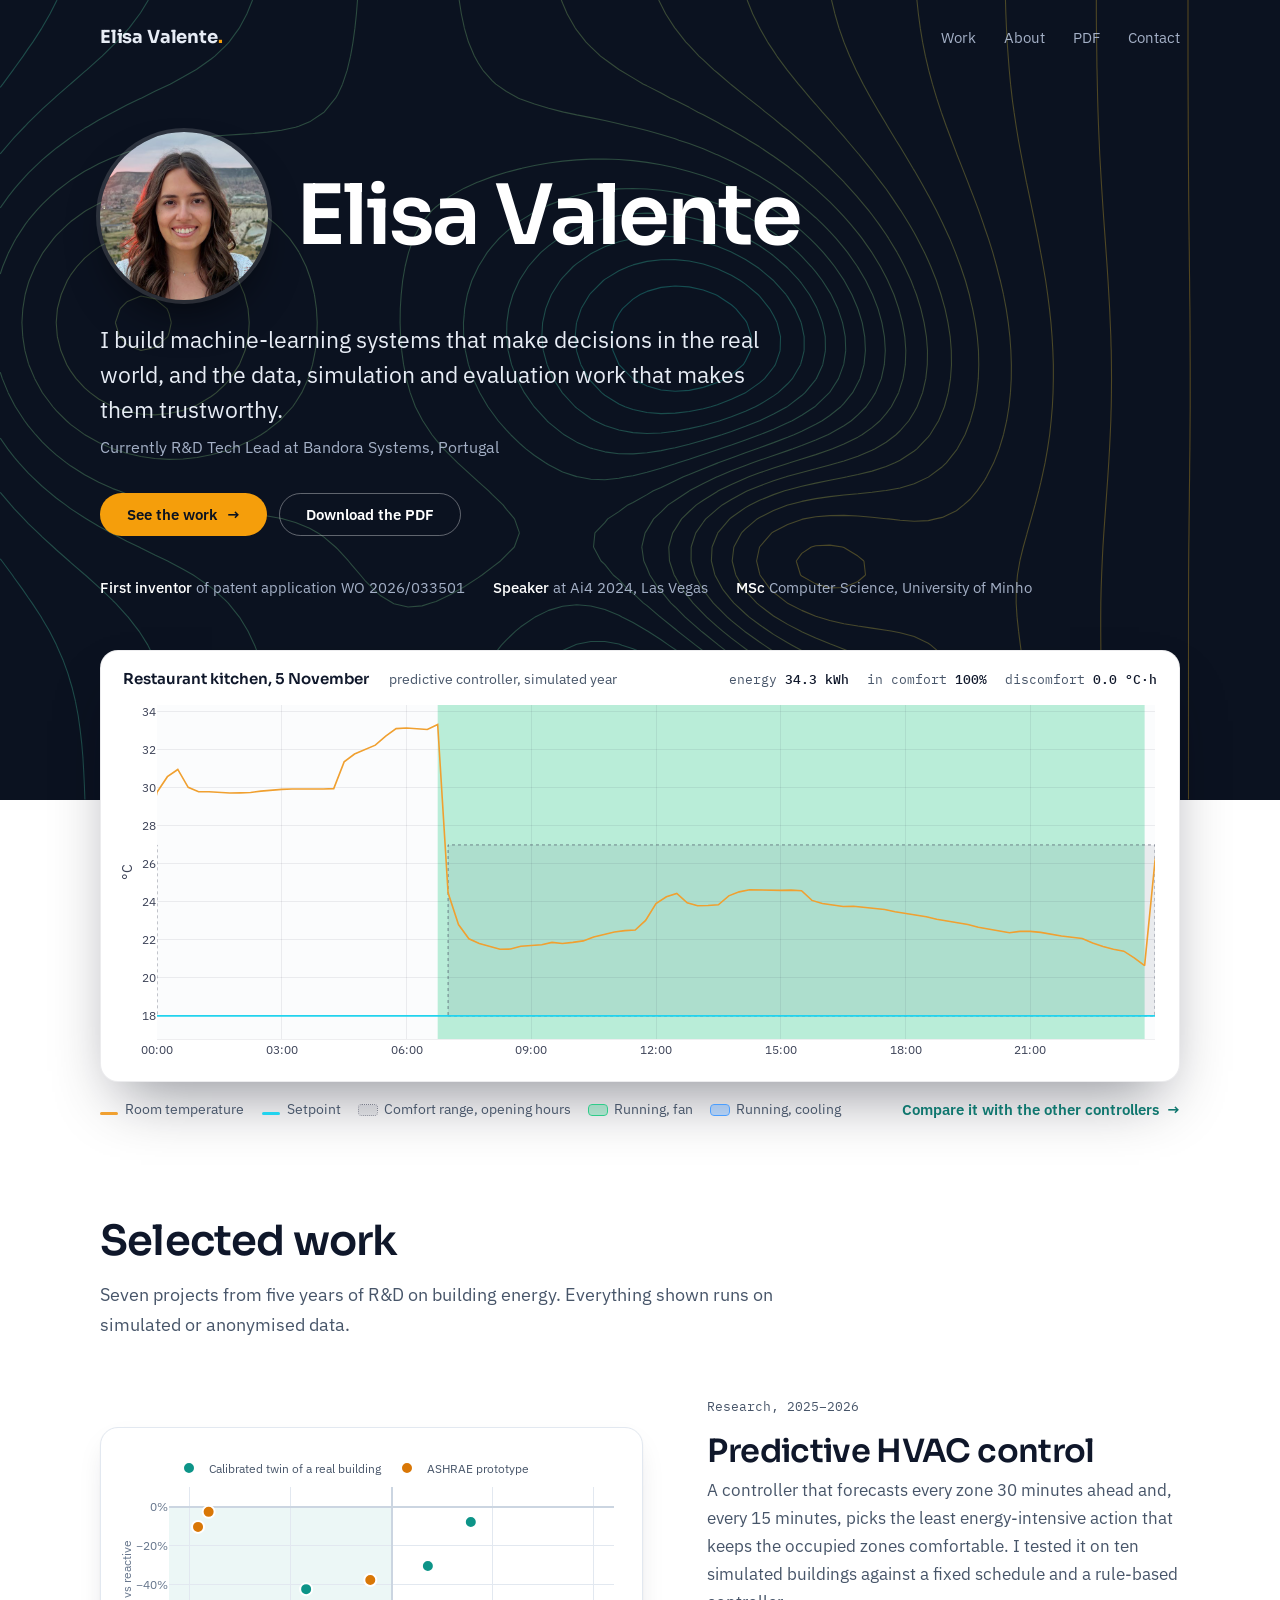
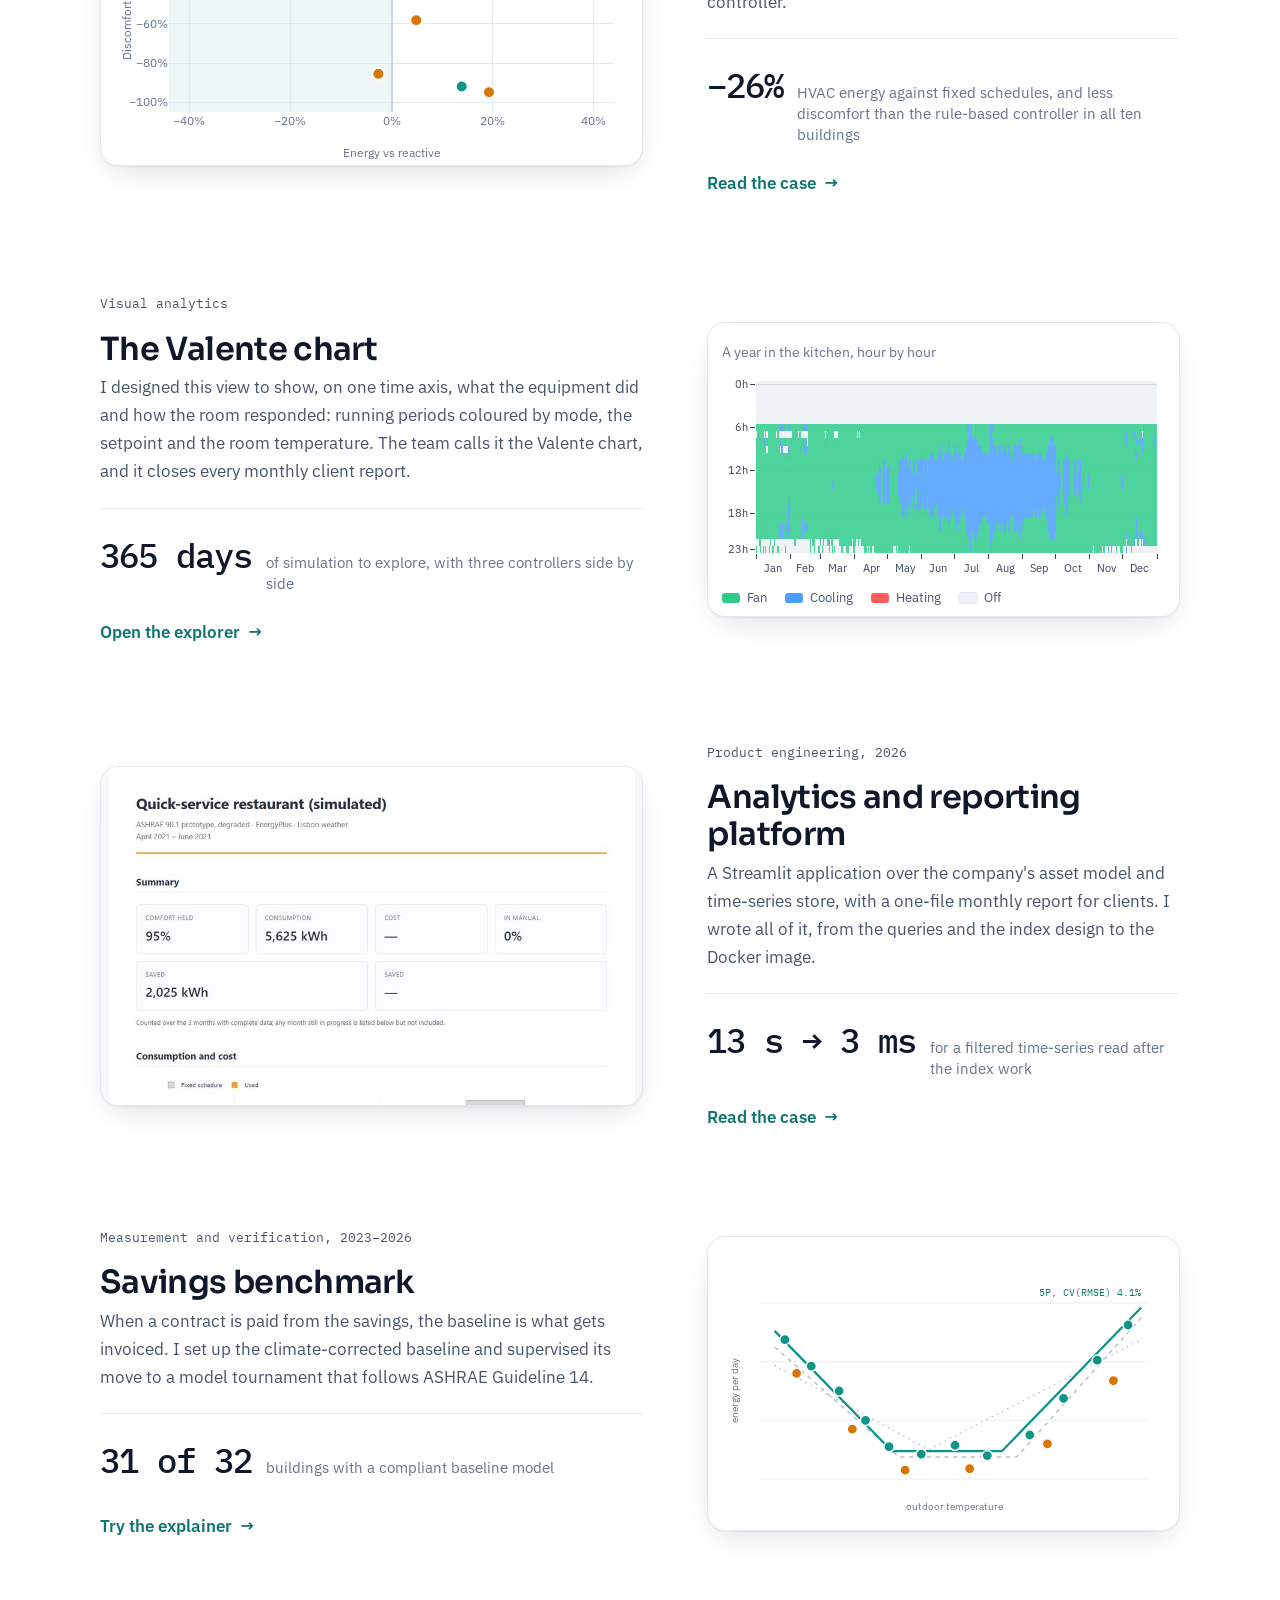
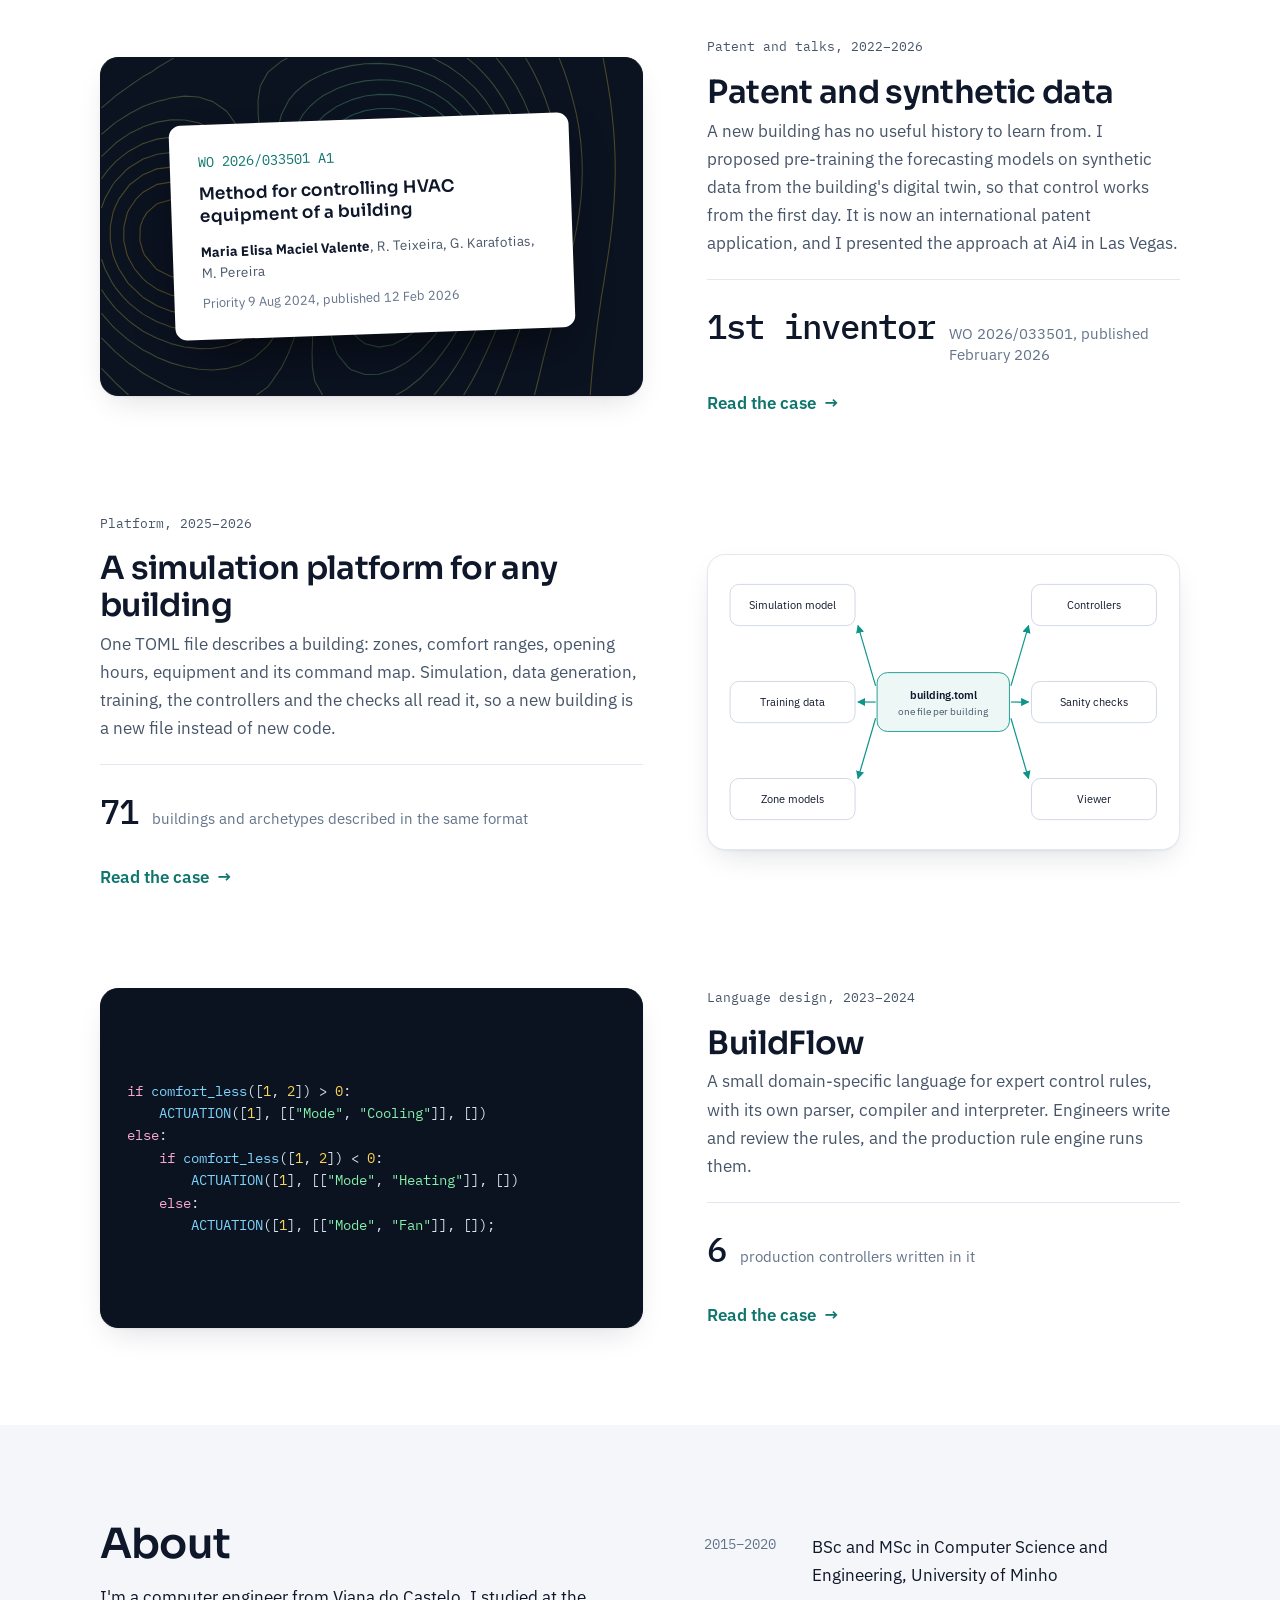
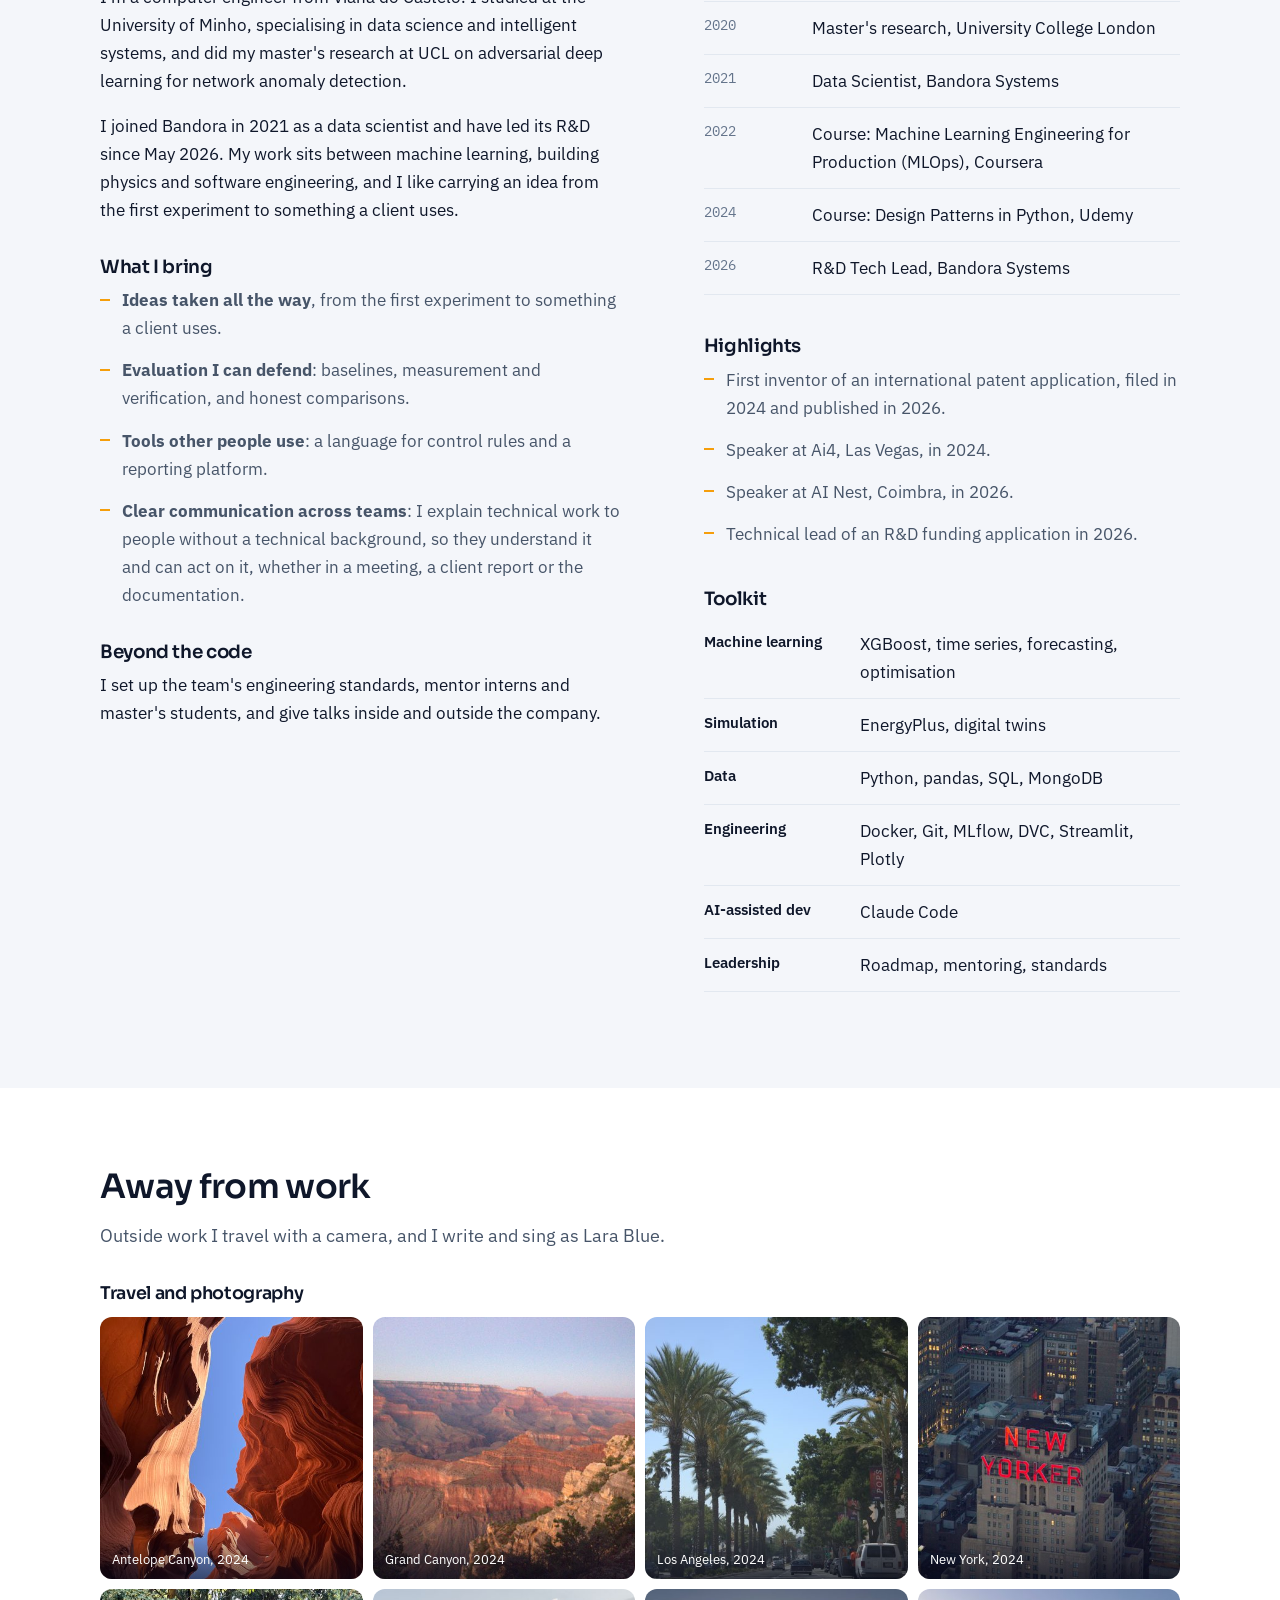
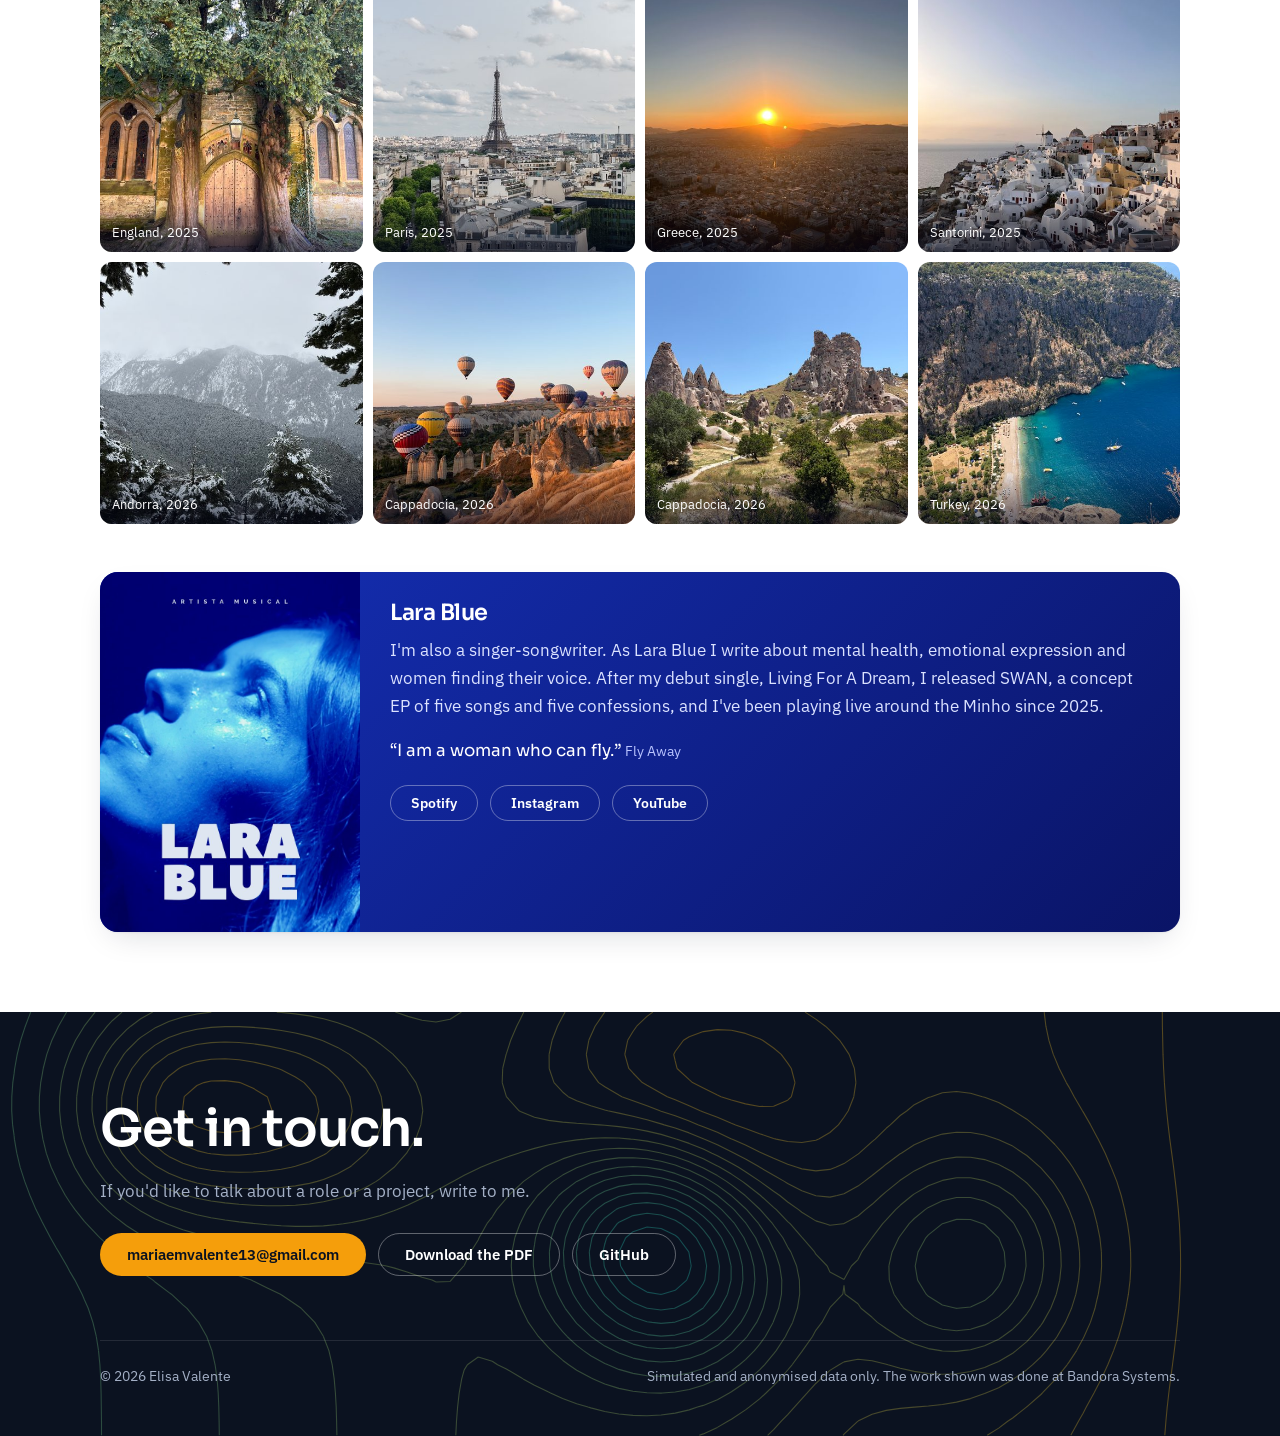
==== commit 193e2e53: "Refine About: clearer communication, no repeated standards, Claude Code in toolkit" ====
--- a/index.html
+++ b/index.html
@@ -238,8 +238,8 @@
         <ul>
           <li><b>Ideas taken all the way</b>, from the first experiment to something a client uses.</li>
           <li><b>Evaluation I can defend</b>: baselines, measurement and verification, and honest comparisons.</li>
-          <li><b>Tools other people use</b>: a language for control rules, a reporting platform, team standards.</li>
-          <li><b>Clear communication</b> through client reports, talks and documentation.</li>
+          <li><b>Tools other people use</b>: a language for control rules and a reporting platform.</li>
+          <li><b>Clear communication across teams</b>: I explain technical work to people without a technical background, so they understand it and can act on it, whether in a meeting, a client report or the documentation.</li>
         </ul>
         <h3>Beyond the code</h3>
         <p>I set up the team's engineering standards, mentor interns and master's students, and give talks inside and outside the company.</p>
@@ -266,6 +266,7 @@
           <div><dt>Simulation</dt><dd>EnergyPlus, digital twins</dd></div>
           <div><dt>Data</dt><dd>Python, pandas, SQL, MongoDB</dd></div>
           <div><dt>Engineering</dt><dd>Docker, Git, MLflow, DVC, Streamlit, Plotly</dd></div>
+          <div><dt>AI-assisted dev</dt><dd>Claude Code</dd></div>
           <div><dt>Leadership</dt><dd>Roadmap, mentoring, standards</dd></div>
         </dl>
       </div>
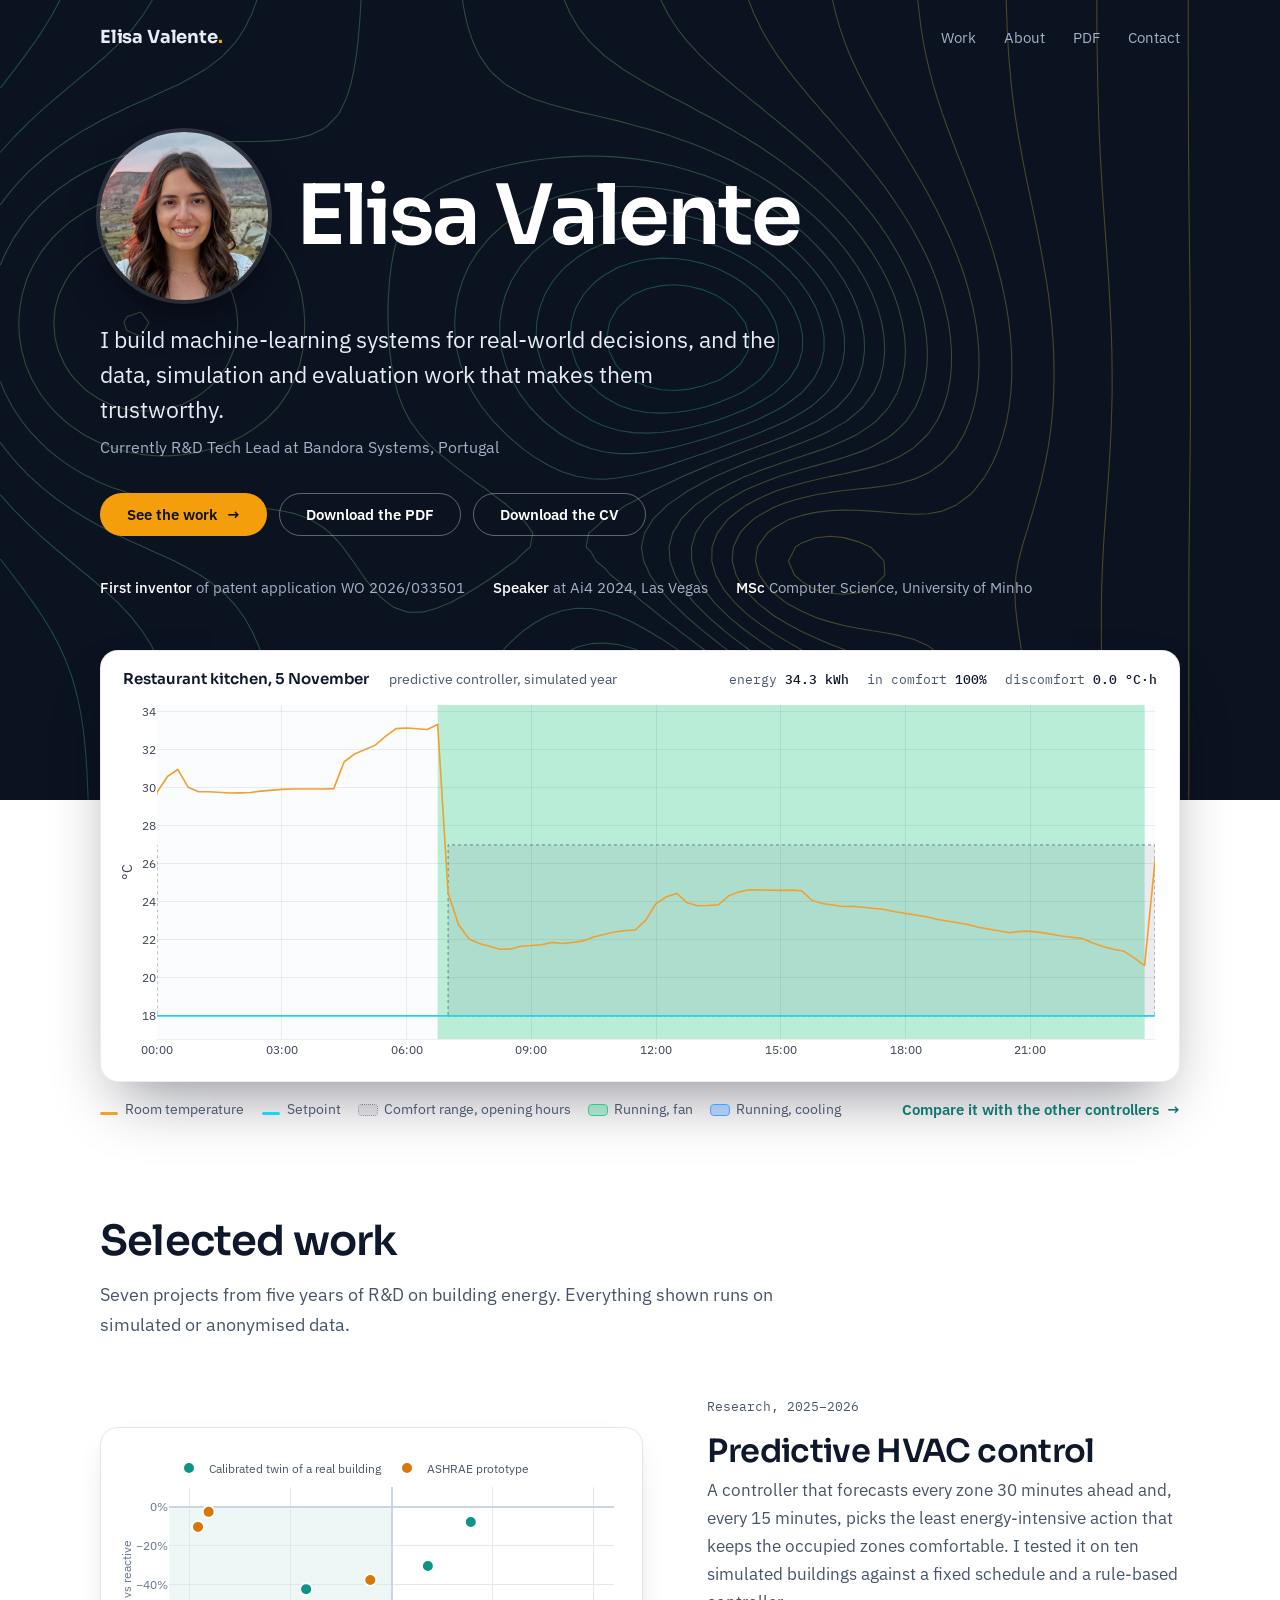
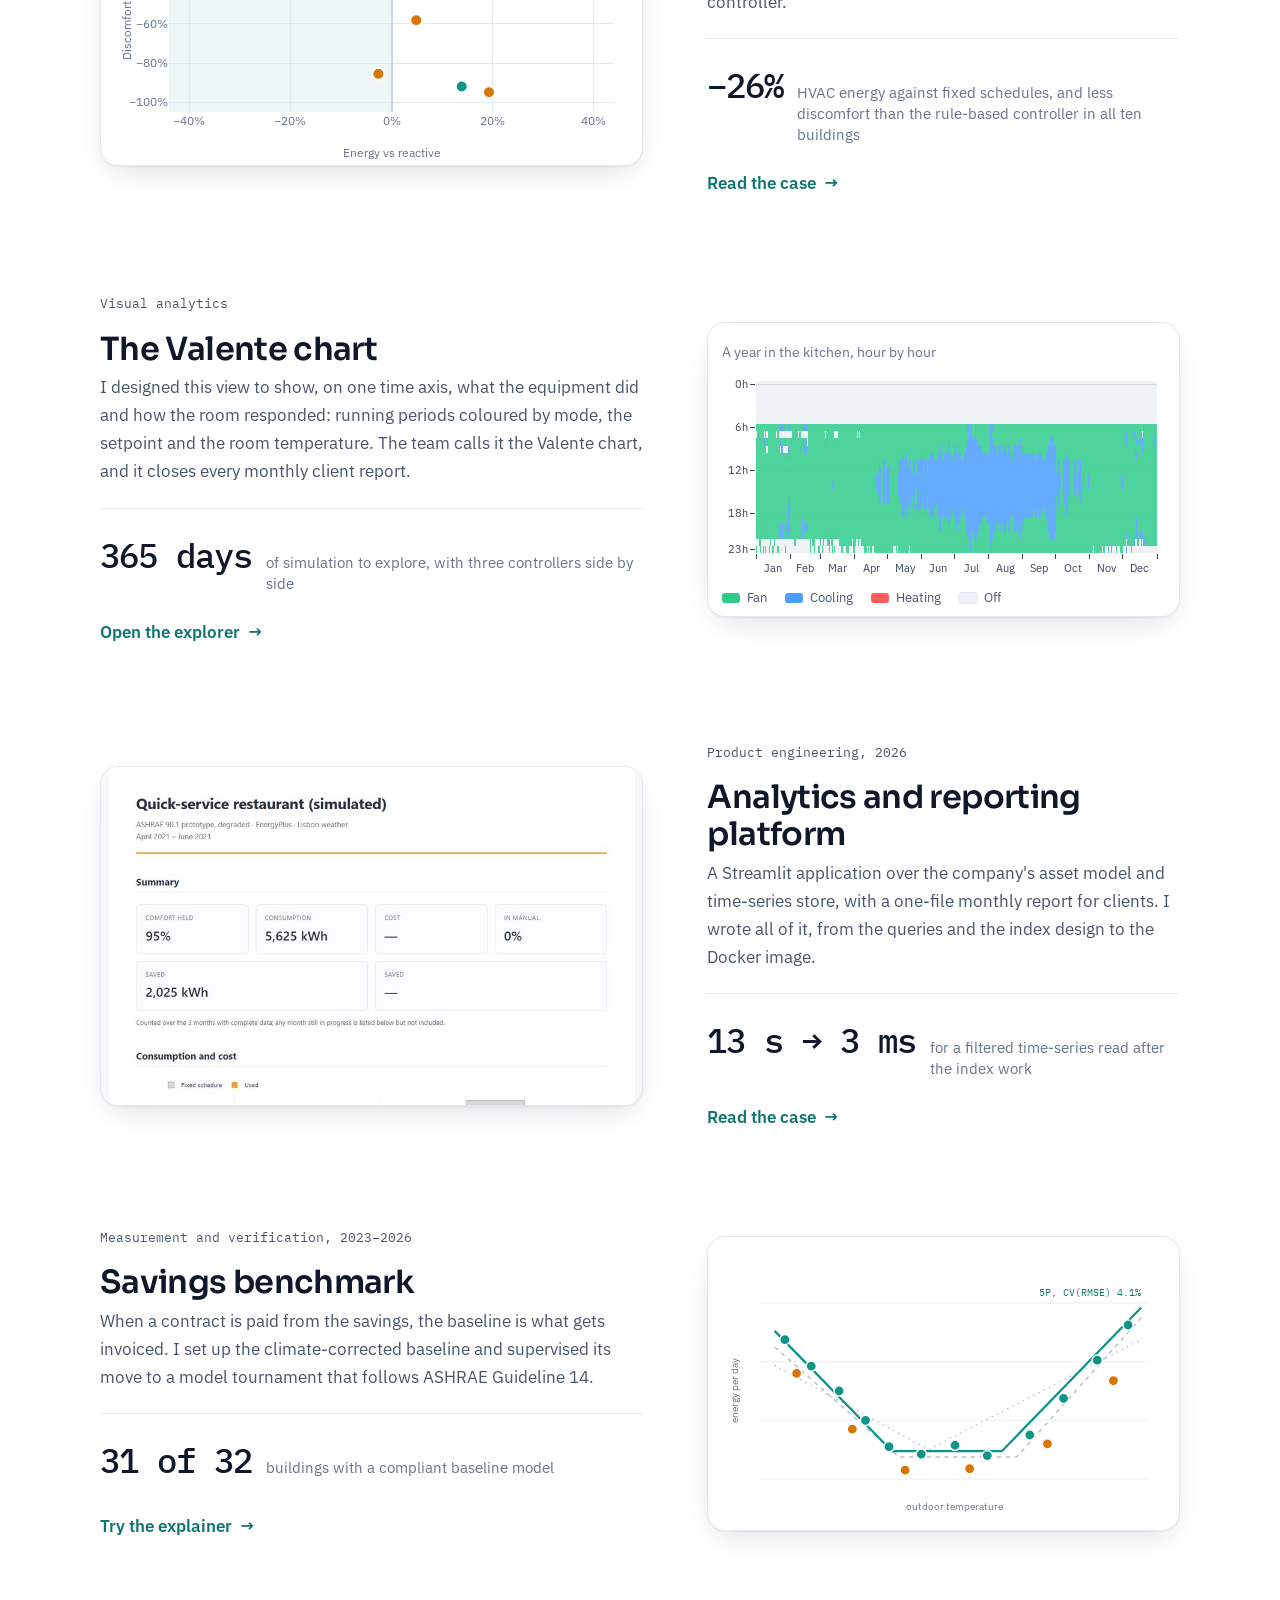
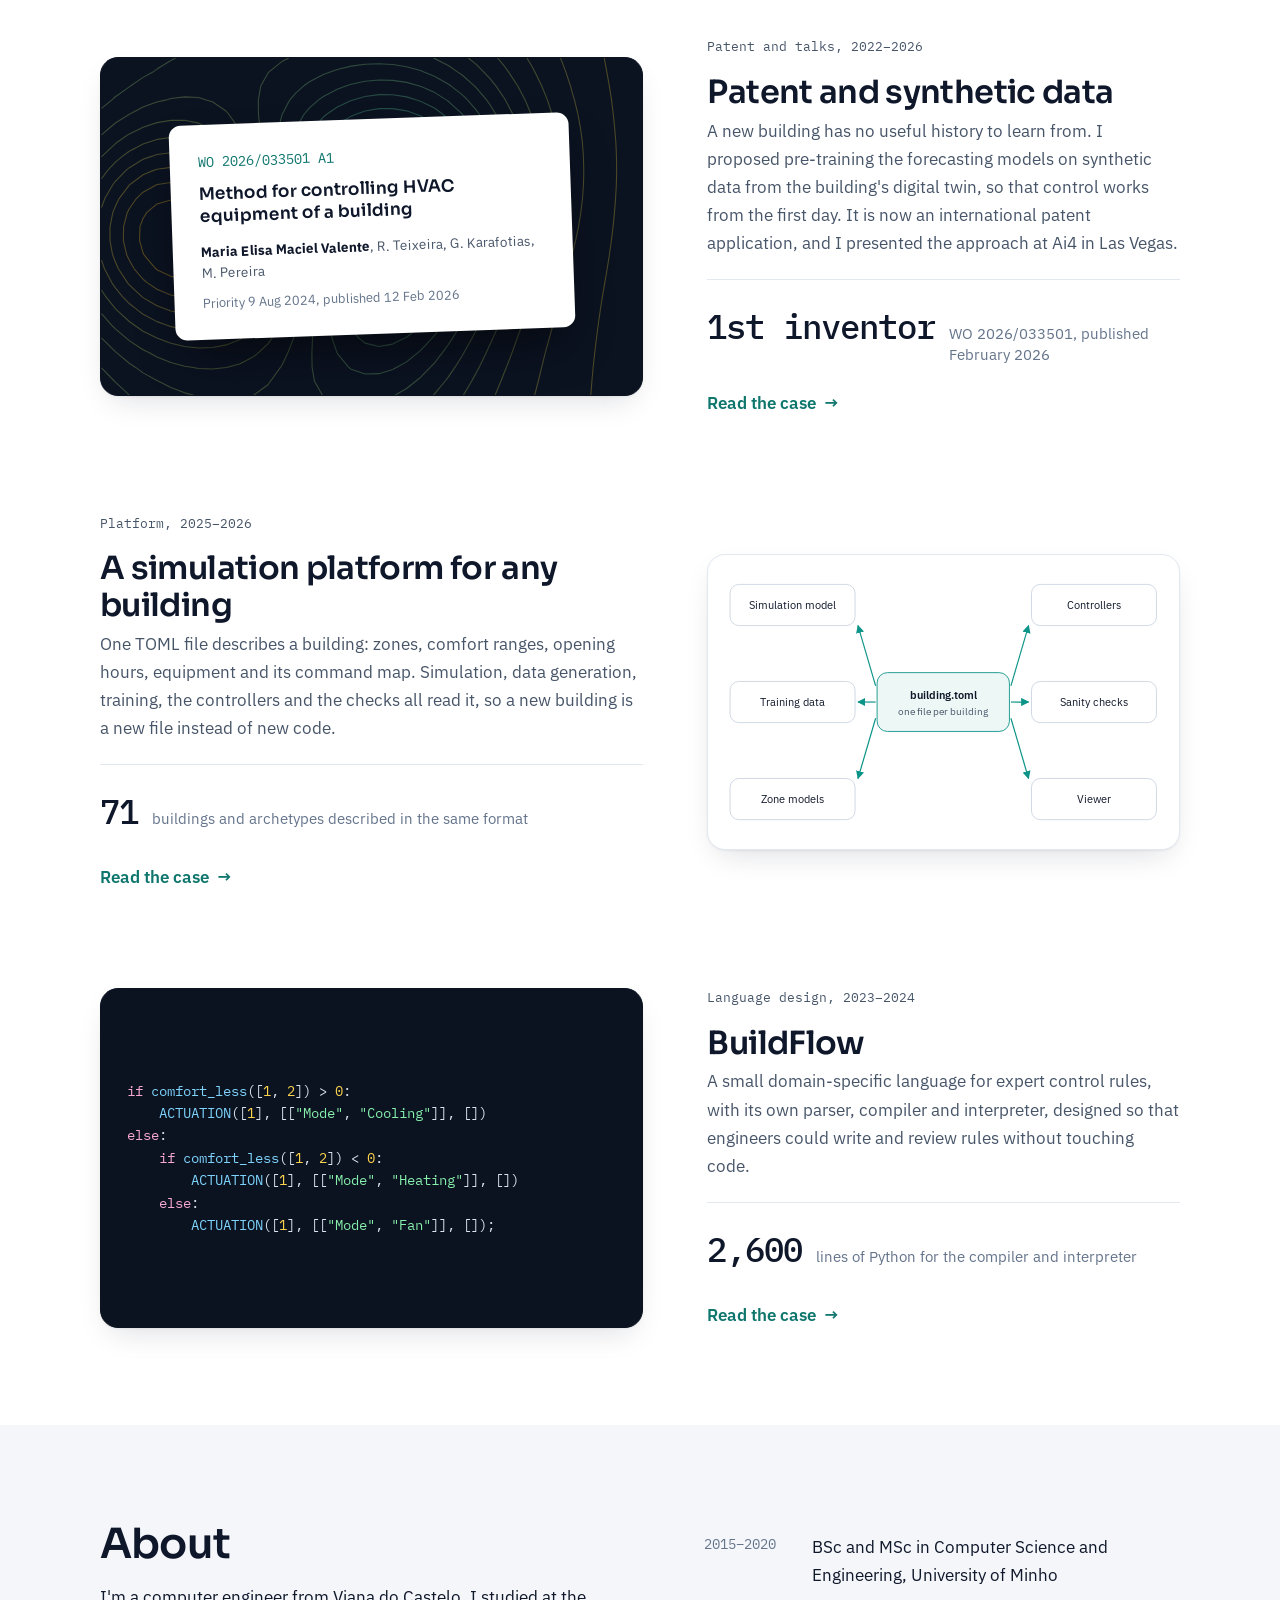
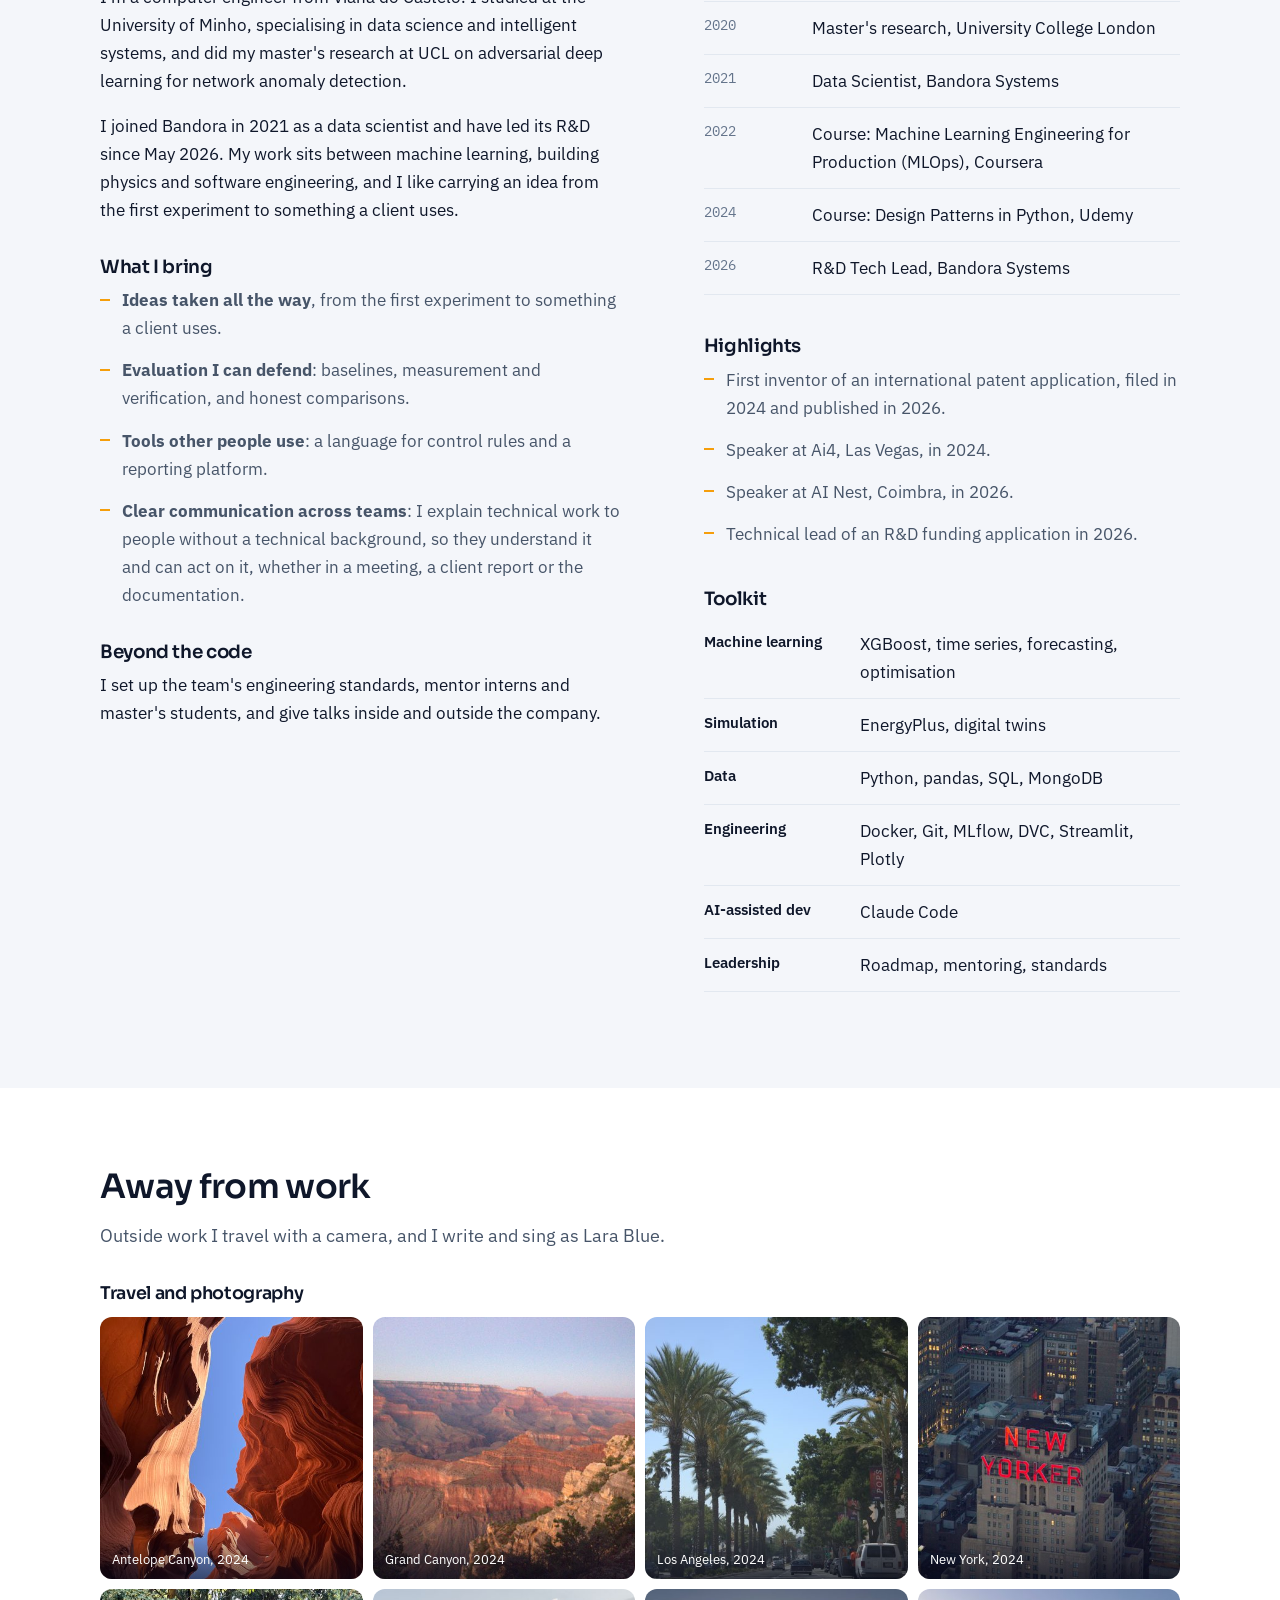
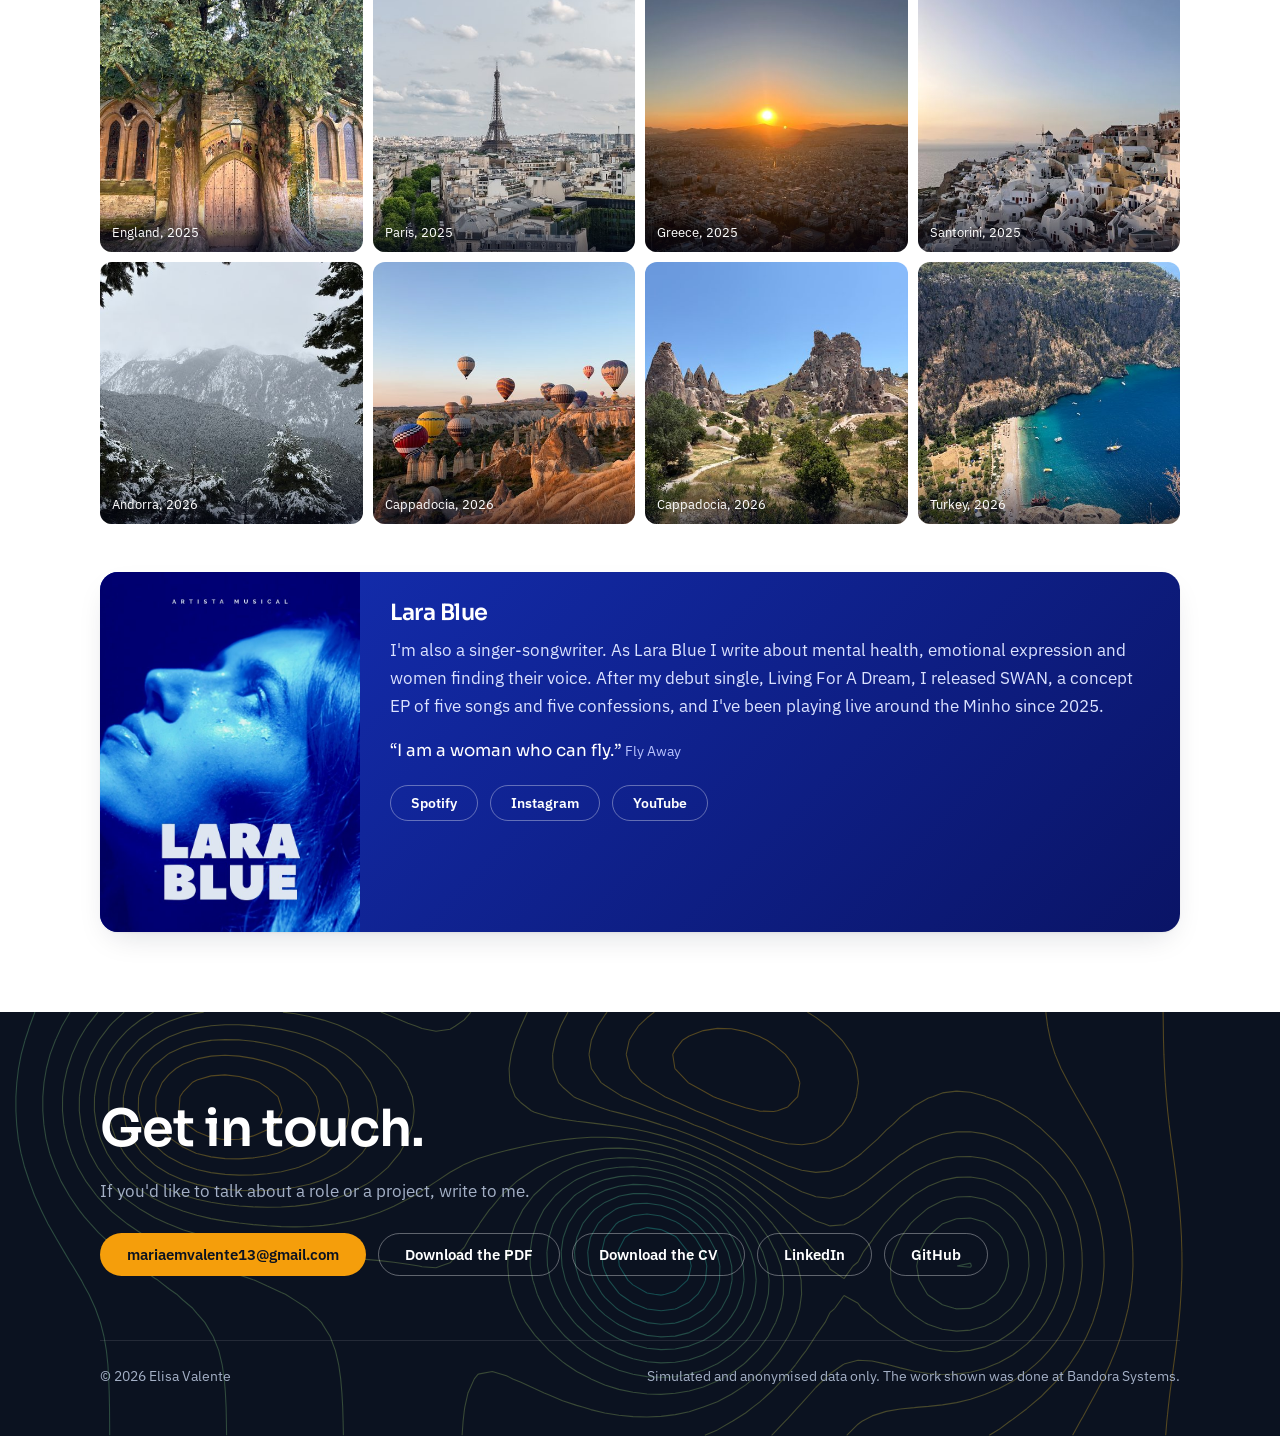
==== commit 0a450e12: "Add CV and LinkedIn, and correct BuildFlow and the opening line" ====
--- a/index.html
+++ b/index.html
@@ -4,9 +4,9 @@
   <meta charset="utf-8">
   <meta name="viewport" content="width=device-width, initial-scale=1">
   <title>Elisa Valente</title>
-  <meta name="description" content="Elisa Valente, data scientist and R&D lead. Machine-learning systems that make decisions in the real world, and the data, simulation and evaluation work behind them.">
+  <meta name="description" content="Elisa Valente, data scientist and R&D lead. Machine-learning systems for real-world decisions, and the data, simulation and evaluation work behind them.">
   <meta property="og:title" content="Elisa Valente">
-  <meta property="og:description" content="Machine-learning systems that make decisions in the real world, and the data, simulation and evaluation work behind them.">
+  <meta property="og:description" content="Machine-learning systems for real-world decisions, and the data, simulation and evaluation work behind them.">
   <link rel="icon" href="data:image/svg+xml,%3Csvg xmlns='http://www.w3.org/2000/svg' viewBox='0 0 32 32'%3E%3Crect width='32' height='32' rx='9' fill='%230b1220'/%3E%3Ctext x='16' y='21.5' font-family='Arial' font-size='14' font-weight='700' text-anchor='middle' fill='%23f59e0b'%3EEV%3C/text%3E%3C/svg%3E">
   <link rel="preconnect" href="https://fonts.googleapis.com">
   <link rel="preconnect" href="https://fonts.gstatic.com" crossorigin>
@@ -38,11 +38,12 @@
           <img class="portrait" src="img/elisa-portrait.jpg" alt="Portrait of Elisa Valente" width="168" height="168">
           <h1>Elisa Valente</h1>
         </div>
-        <p class="pitch">I build machine-learning systems that make decisions in the real world, and the data, simulation and evaluation work that makes them trustworthy.</p>
+        <p class="pitch">I build machine-learning systems for real-world decisions, and the data, simulation and evaluation work that makes them trustworthy.</p>
         <p class="where">Currently R&amp;D Tech Lead at Bandora Systems, Portugal</p>
         <div class="actions">
           <a class="btn btn-amber" href="#work">See the work <span class="arrow">→</span></a>
           <a class="btn btn-ghost-light" href="Elisa_Valente_Portfolio.pdf">Download the PDF</a>
+          <a class="btn btn-ghost-light" href="Elisa_Valente_CV.pdf">Download the CV</a>
         </div>
         <div class="creds">
           <span><b>First inventor</b> of patent application WO 2026/033501</span>
@@ -219,8 +220,8 @@
           <div class="work-text">
             <p class="years">Language design, 2023–2024</p>
             <h3>BuildFlow</h3>
-            <p>A small domain-specific language for expert control rules, with its own parser, compiler and interpreter. Engineers write and review the rules, and the production rule engine runs them.</p>
-            <div class="metric"><span class="num">6</span><span class="what">production controllers written in it</span></div>
+            <p>A small domain-specific language for expert control rules, with its own parser, compiler and interpreter, designed so that engineers could write and review rules without touching code.</p>
+            <div class="metric"><span class="num">2,600</span><span class="what">lines of Python for the compiler and interpreter</span></div>
             <a class="more" href="work/buildflow.html">Read the case</a>
           </div>
         </article>
@@ -303,6 +304,8 @@
       <div class="actions">
         <a class="btn btn-amber" href="mailto:mariaemvalente13@gmail.com">mariaemvalente13@gmail.com</a>
         <a class="btn btn-ghost-light" href="Elisa_Valente_Portfolio.pdf">Download the PDF</a>
+        <a class="btn btn-ghost-light" href="Elisa_Valente_CV.pdf">Download the CV</a>
+        <a class="btn btn-ghost-light" href="https://www.linkedin.com/in/elisavalente">LinkedIn</a>
         <a class="btn btn-ghost-light" href="https://github.com/mariaevalente">GitHub</a>
       </div>
       <div class="fine"><span>© 2026 Elisa Valente</span><span>Simulated and anonymised data only. The work shown was done at Bandora Systems.</span></div>
